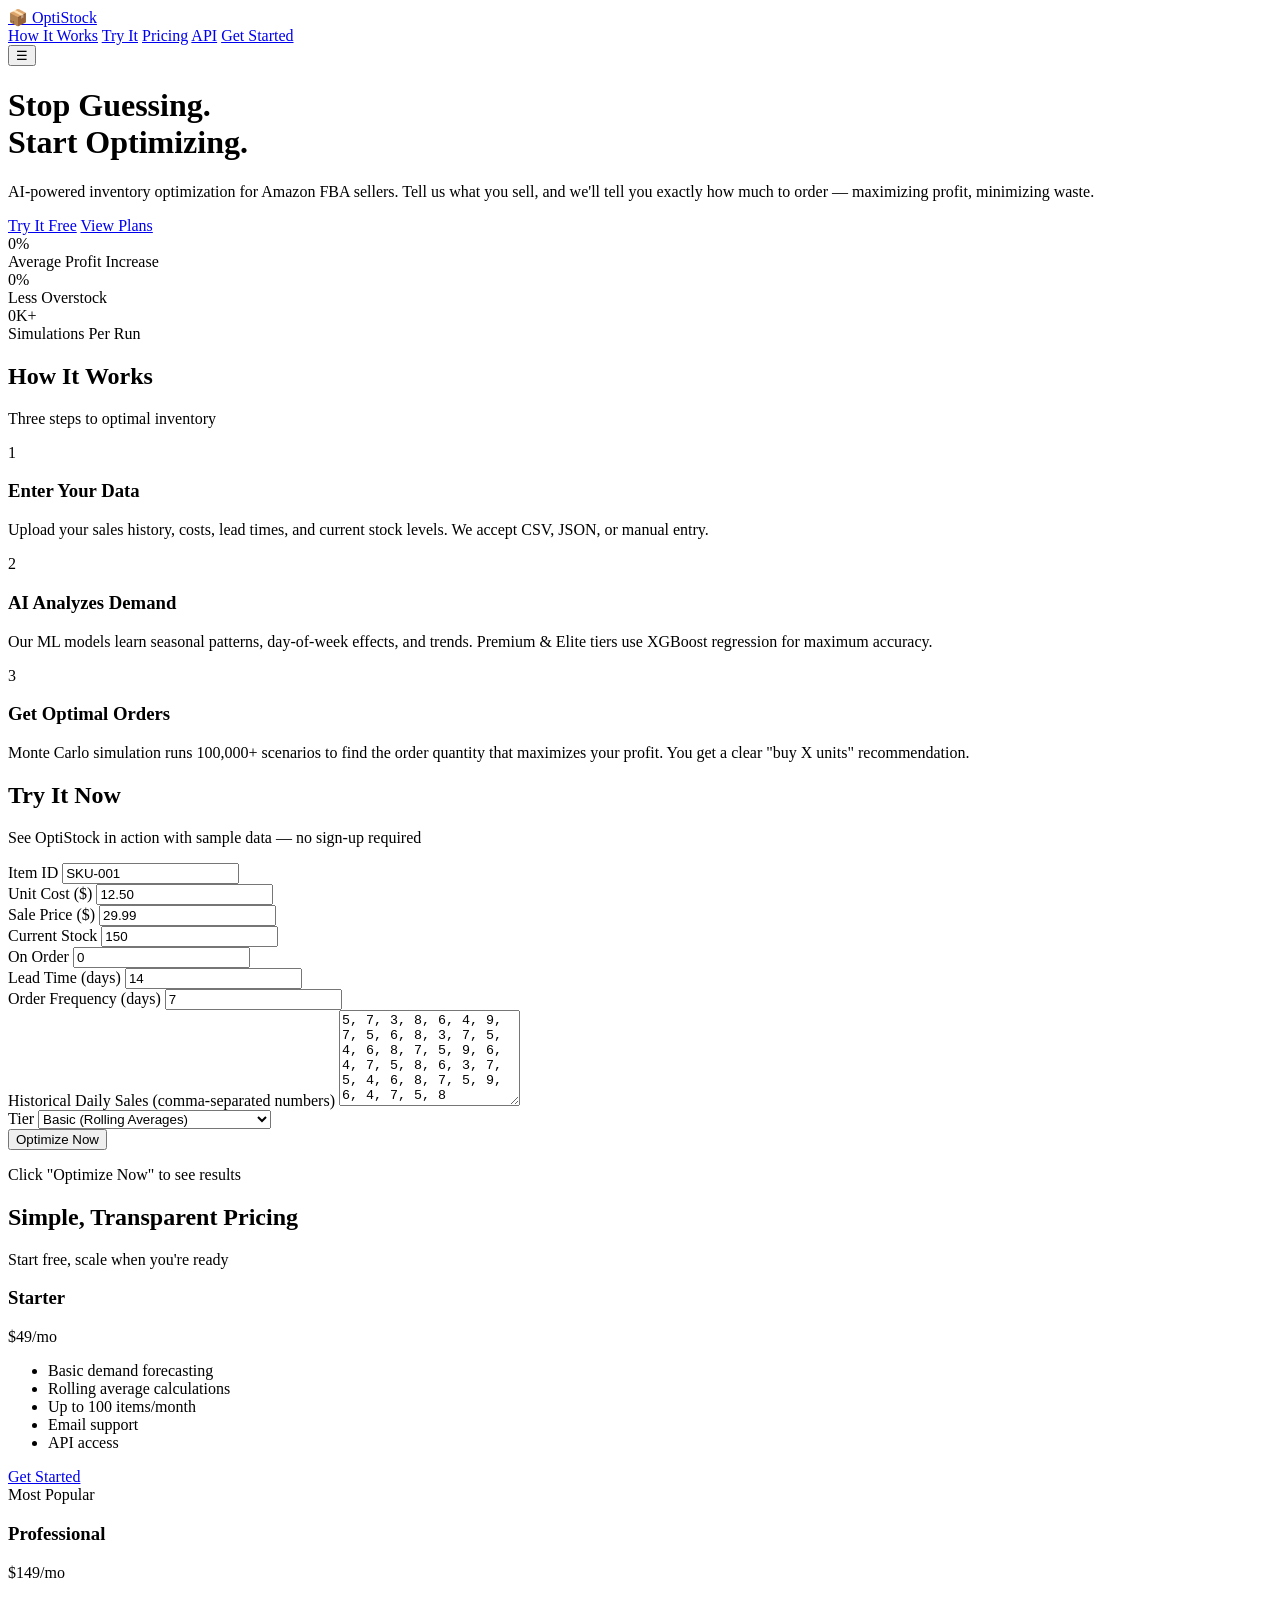
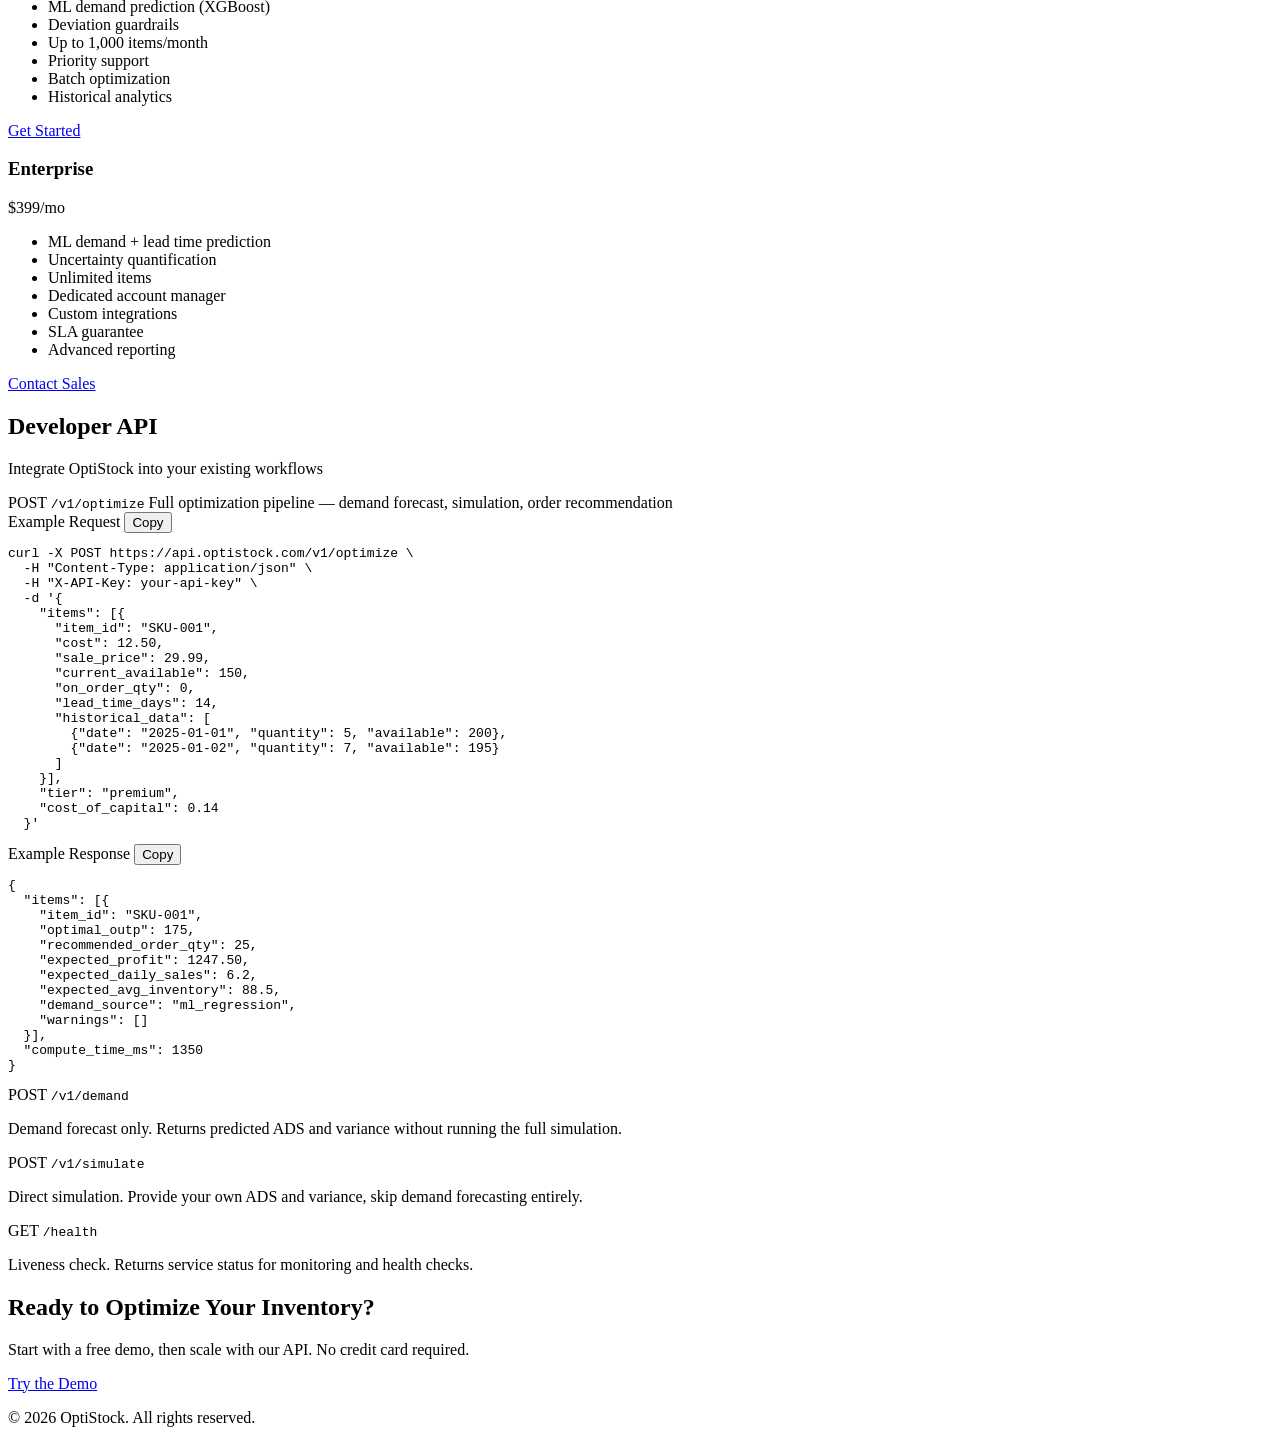
==== webui/index.html @ e2b1f116 "feat: add customer-facing web UI with landing page, interactive demo, and static file serving - webu" ====
<!DOCTYPE html>
<html lang="en">
<head>
    <meta charset="UTF-8">
    <meta name="viewport" content="width=device-width, initial-scale=1.0">
    <title>OptiStock — AI-Powered Inventory Optimization</title>
    <link rel="stylesheet" href="/static/styles.css">
    <link rel="preconnect" href="https://fonts.googleapis.com">
    <link href="https://fonts.googleapis.com/css2?family=Inter:wght@400;500;600;700;800&display=swap" rel="stylesheet">
</head>
<body>
    <!-- Navigation -->
    <nav class="nav">
        <div class="nav-inner">
            <a href="#" class="logo">📦 OptiStock</a>
            <div class="nav-links">
                <a href="#how-it-works">How It Works</a>
                <a href="#demo">Try It</a>
                <a href="#pricing">Pricing</a>
                <a href="#api-docs">API</a>
                <a href="#demo" class="nav-cta">Get Started</a>
            </div>
            <button class="nav-toggle" onclick="document.querySelector('.nav-links').classList.toggle('open')">☰</button>
        </div>
    </nav>

    <!-- Hero -->
    <header class="hero">
        <div class="hero-inner">
            <h1>Stop Guessing.<br>Start Optimizing.</h1>
            <p>AI-powered inventory optimization for Amazon FBA sellers. Tell us what you sell, and we'll tell you exactly how much to order — maximizing profit, minimizing waste.</p>
            <div class="hero-cta">
                <a href="#demo" class="btn btn-primary">Try It Free</a>
                <a href="#pricing" class="btn btn-secondary">View Plans</a>
            </div>
            <div class="hero-stats">
                <div class="stat">
                    <div class="stat-num" data-target="15">0%</div>
                    <div class="stat-label">Average Profit Increase</div>
                </div>
                <div class="stat">
                    <div class="stat-num" data-target="23">0%</div>
                    <div class="stat-label">Less Overstock</div>
                </div>
                <div class="stat">
                    <div class="stat-num" data-target="100">0K+</div>
                    <div class="stat-label">Simulations Per Run</div>
                </div>
            </div>
        </div>
    </header>

    <!-- How It Works -->
    <section id="how-it-works" class="section section-alt">
        <div class="section-inner">
            <h2>How It Works</h2>
            <p class="section-sub">Three steps to optimal inventory</p>
            <div class="steps">
                <div class="step">
                    <div class="step-num">1</div>
                    <h3>Enter Your Data</h3>
                    <p>Upload your sales history, costs, lead times, and current stock levels. We accept CSV, JSON, or manual entry.</p>
                </div>
                <div class="step">
                    <div class="step-num">2</div>
                    <h3>AI Analyzes Demand</h3>
                    <p>Our ML models learn seasonal patterns, day-of-week effects, and trends. Premium & Elite tiers use XGBoost regression for maximum accuracy.</p>
                </div>
                <div class="step">
                    <div class="step-num">3</div>
                    <h3>Get Optimal Orders</h3>
                    <p>Monte Carlo simulation runs 100,000+ scenarios to find the order quantity that maximizes your profit. You get a clear "buy X units" recommendation.</p>
                </div>
            </div>
        </div>
    </section>

    <!-- Interactive Demo -->
    <section id="demo" class="section">
        <div class="section-inner">
            <h2>Try It Now</h2>
            <p class="section-sub">See OptiStock in action with sample data — no sign-up required</p>
            <div class="demo-grid">
                <div class="demo-form">
                    <div class="form-row">
                        <label>Item ID</label>
                        <input type="text" id="demo-item-id" value="SKU-001">
                    </div>
                    <div class="form-row-2">
                        <div class="form-row">
                            <label>Unit Cost ($)</label>
                            <input type="number" id="demo-cost" value="12.50" step="0.01" min="0">
                        </div>
                        <div class="form-row">
                            <label>Sale Price ($)</label>
                            <input type="number" id="demo-price" value="29.99" step="0.01" min="0">
                        </div>
                    </div>
                    <div class="form-row-2">
                        <div class="form-row">
                            <label>Current Stock</label>
                            <input type="number" id="demo-stock" value="150" min="0">
                        </div>
                        <div class="form-row">
                            <label>On Order</label>
                            <input type="number" id="demo-on-order" value="0" min="0">
                        </div>
                    </div>
                    <div class="form-row-2">
                        <div class="form-row">
                            <label>Lead Time (days)</label>
                            <input type="number" id="demo-lead-time" value="14" min="0">
                        </div>
                        <div class="form-row">
                            <label>Order Frequency (days)</label>
                            <input type="number" id="demo-order-freq" value="7" min="1">
                        </div>
                    </div>
                    <div class="form-row">
                        <label>Historical Daily Sales (comma-separated numbers)</label>
                        <textarea id="demo-historical" rows="6">5, 7, 3, 8, 6, 4, 9, 7, 5, 6, 8, 3, 7, 5, 4, 6, 8, 7, 5, 9, 6, 4, 7, 5, 8, 6, 3, 7, 5, 4, 6, 8, 7, 5, 9, 6, 4, 7, 5, 8</textarea>
                    </div>
                    <div class="form-row">
                        <label>Tier</label>
                        <select id="demo-tier">
                            <option value="basic" selected>Basic (Rolling Averages)</option>
                            <option value="premium">Premium (ML + XGBoost)</option>
                            <option value="elite">Elite (ML Demand + ML Lead Time)</option>
                        </select>
                    </div>
                    <button id="demo-btn" class="btn btn-primary btn-full" onclick="runDemo()">Optimize Now</button>
                </div>

                <div class="demo-results" id="demo-results">
                    <div class="results-placeholder">
                        <p>Click "Optimize Now" to see results</p>
                    </div>
                </div>
            </div>
        </div>
    </section>

    <!-- Pricing -->
    <section id="pricing" class="section section-alt">
        <div class="section-inner">
            <h2>Simple, Transparent Pricing</h2>
            <p class="section-sub">Start free, scale when you're ready</p>
            <div class="pricing-grid">
                <div class="price-card">
                    <h3>Starter</h3>
                    <div class="price">$49<span>/mo</span></div>
                    <ul>
                        <li>Basic demand forecasting</li>
                        <li>Rolling average calculations</li>
                        <li>Up to 100 items/month</li>
                        <li>Email support</li>
                        <li>API access</li>
                    </ul>
                    <a href="#demo" class="btn btn-secondary">Get Started</a>
                </div>
                <div class="price-card featured">
                    <div class="badge">Most Popular</div>
                    <h3>Professional</h3>
                    <div class="price">$149<span>/mo</span></div>
                    <ul>
                        <li>ML demand prediction (XGBoost)</li>
                        <li>Deviation guardrails</li>
                        <li>Up to 1,000 items/month</li>
                        <li>Priority support</li>
                        <li>Batch optimization</li>
                        <li>Historical analytics</li>
                    </ul>
                    <a href="#demo" class="btn btn-primary">Get Started</a>
                </div>
                <div class="price-card">
                    <h3>Enterprise</h3>
                    <div class="price">$399<span>/mo</span></div>
                    <ul>
                        <li>ML demand + lead time prediction</li>
                        <li>Uncertainty quantification</li>
                        <li>Unlimited items</li>
                        <li>Dedicated account manager</li>
                        <li>Custom integrations</li>
                        <li>SLA guarantee</li>
                        <li>Advanced reporting</li>
                    </ul>
                    <a href="#demo" class="btn btn-secondary">Contact Sales</a>
                </div>
            </div>
        </div>
    </section>

    <!-- API Docs -->
    <section id="api-docs" class="section">
        <div class="section-inner">
            <h2>Developer API</h2>
            <p class="section-sub">Integrate OptiStock into your existing workflows</p>
            <div class="api-doc">
                <div class="api-endpoint">
                    <span class="method post">POST</span>
                    <code>/v1/optimize</code>
                    <span class="api-desc">Full optimization pipeline — demand forecast, simulation, order recommendation</span>
                </div>
                <div class="api-code-block">
                    <div class="code-header">
                        <span>Example Request</span>
                        <button class="copy-btn" onclick="copyCode(this)">Copy</button>
                    </div>
                    <pre><code>curl -X POST https://api.optistock.com/v1/optimize \
  -H "Content-Type: application/json" \
  -H "X-API-Key: your-api-key" \
  -d '{
    "items": [{
      "item_id": "SKU-001",
      "cost": 12.50,
      "sale_price": 29.99,
      "current_available": 150,
      "on_order_qty": 0,
      "lead_time_days": 14,
      "historical_data": [
        {"date": "2025-01-01", "quantity": 5, "available": 200},
        {"date": "2025-01-02", "quantity": 7, "available": 195}
      ]
    }],
    "tier": "premium",
    "cost_of_capital": 0.14
  }'</code></pre>
                </div>
                <div class="api-code-block">
                    <div class="code-header">
                        <span>Example Response</span>
                        <button class="copy-btn" onclick="copyCode(this)">Copy</button>
                    </div>
                    <pre><code>{
  "items": [{
    "item_id": "SKU-001",
    "optimal_outp": 175,
    "recommended_order_qty": 25,
    "expected_profit": 1247.50,
    "expected_daily_sales": 6.2,
    "expected_avg_inventory": 88.5,
    "demand_source": "ml_regression",
    "warnings": []
  }],
  "compute_time_ms": 1350
}</code></pre>
                </div>
            </div>
            <div class="api-endpoints-grid">
                <div class="endpoint-card">
                    <span class="method post">POST</span>
                    <code>/v1/demand</code>
                    <p>Demand forecast only. Returns predicted ADS and variance without running the full simulation.</p>
                </div>
                <div class="endpoint-card">
                    <span class="method post">POST</span>
                    <code>/v1/simulate</code>
                    <p>Direct simulation. Provide your own ADS and variance, skip demand forecasting entirely.</p>
                </div>
                <div class="endpoint-card">
                    <span class="method get">GET</span>
                    <code>/health</code>
                    <p>Liveness check. Returns service status for monitoring and health checks.</p>
                </div>
            </div>
        </div>
    </section>

    <!-- Footer CTA -->
    <section class="cta-section">
        <div class="section-inner">
            <h2>Ready to Optimize Your Inventory?</h2>
            <p>Start with a free demo, then scale with our API. No credit card required.</p>
            <a href="#demo" class="btn btn-primary btn-lg">Try the Demo</a>
        </div>
    </section>

    <!-- Footer -->
    <footer class="footer">
        <div class="section-inner">
            <p>&copy; 2026 OptiStock. All rights reserved.</p>
        </div>
    </footer>

    <script src="/static/app.js"></script>
</body>
</html>
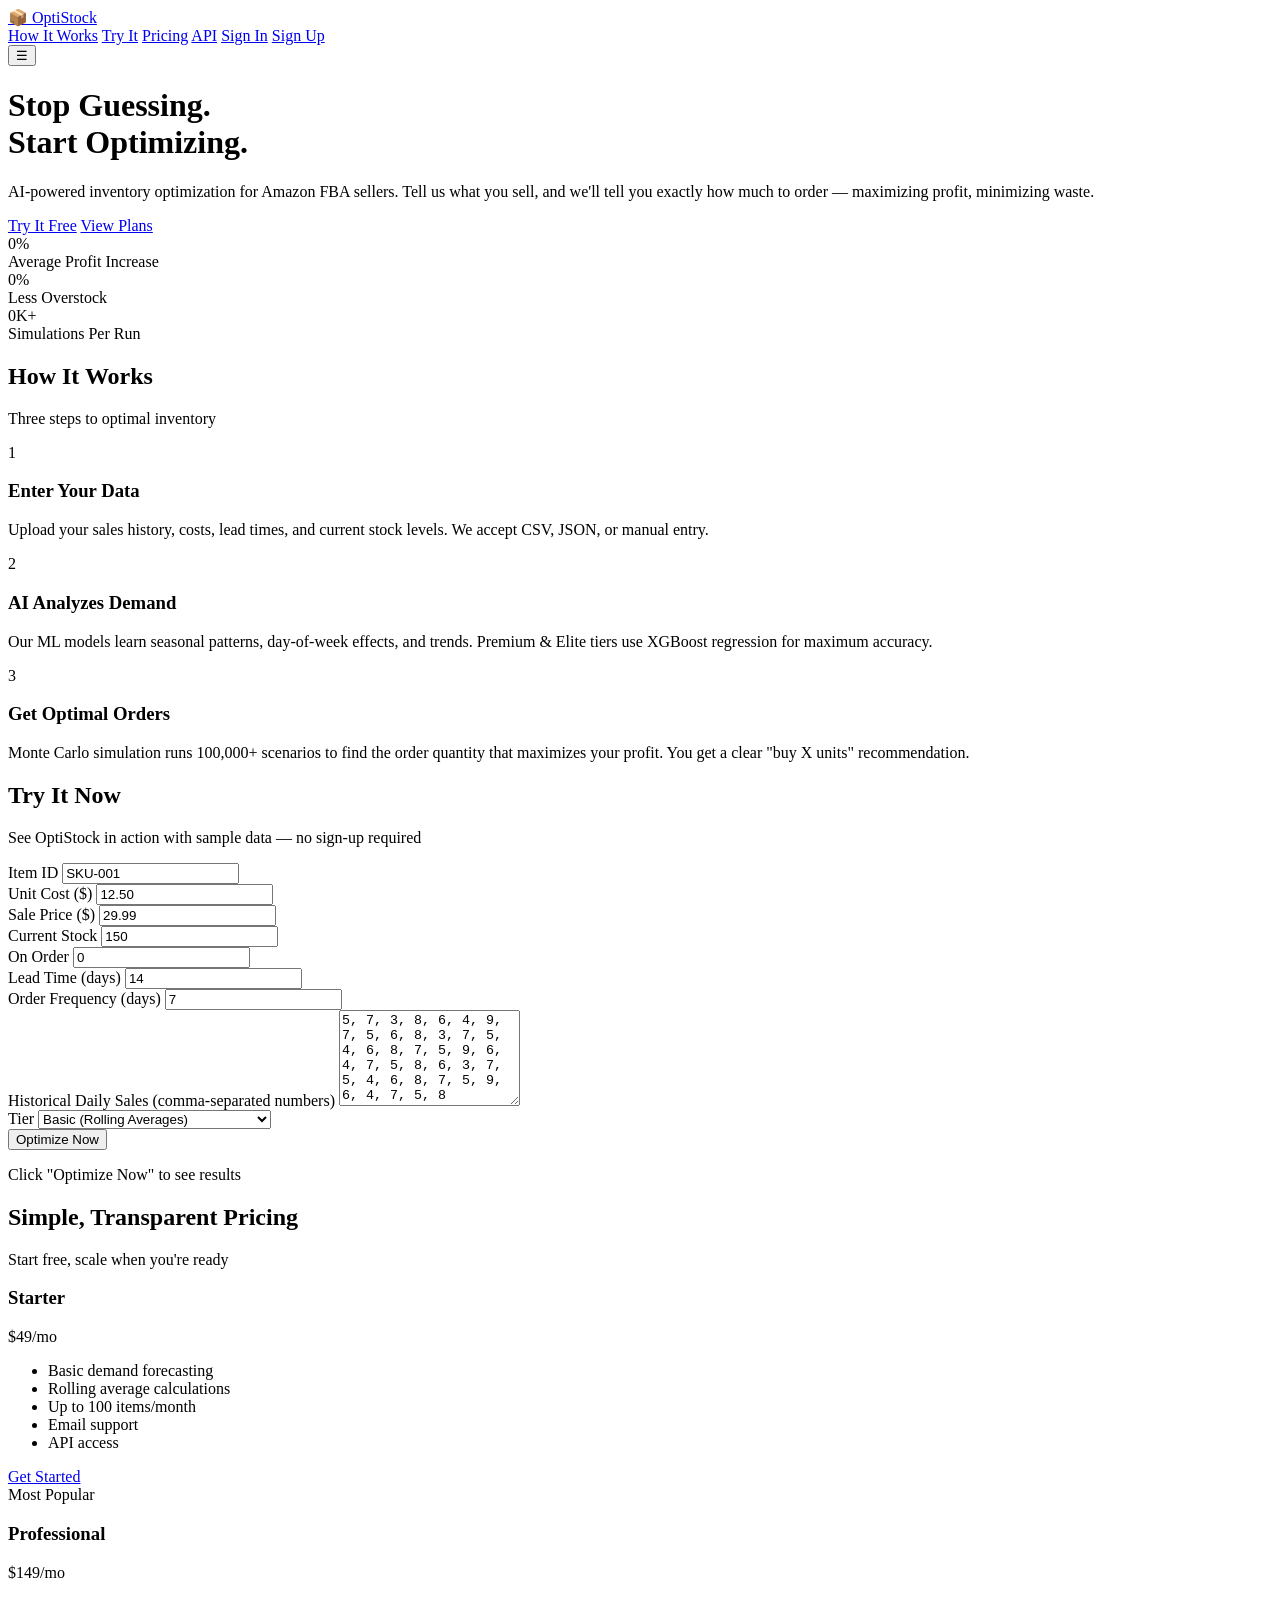
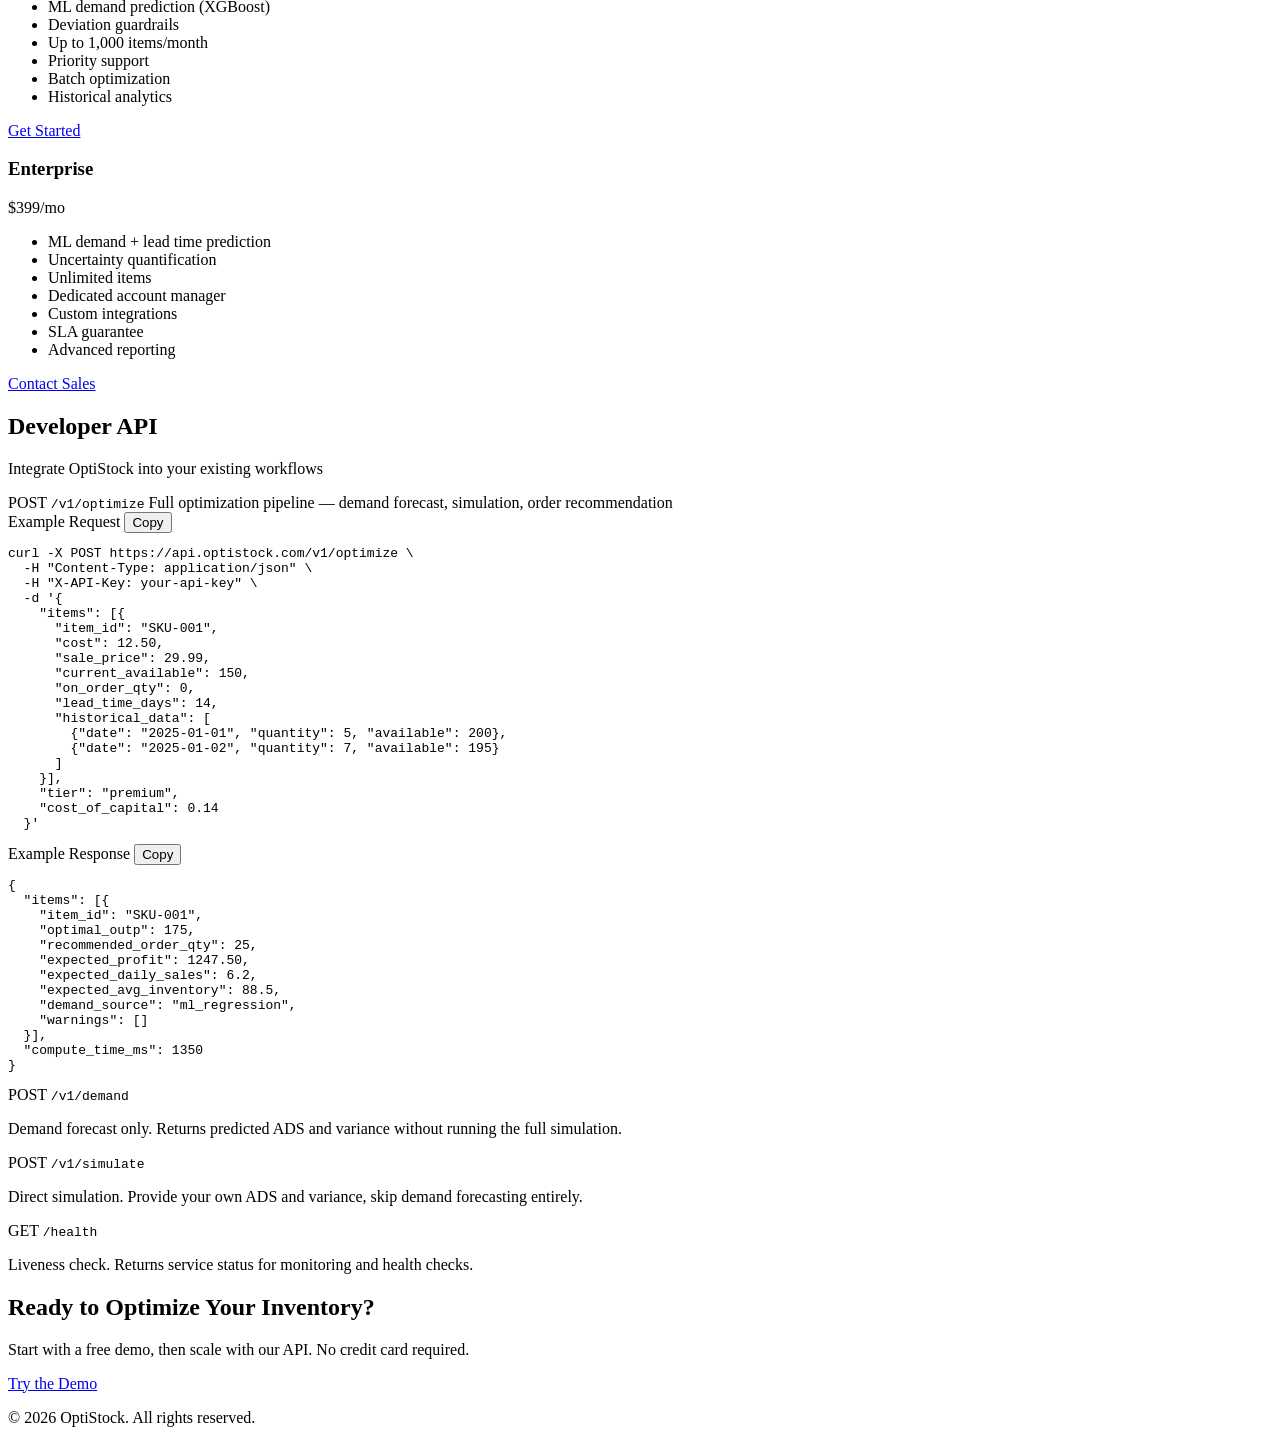
==== commit 1df88b1a: "feat: complete SaaS platform — auth, billing, dashboard, legal pages Backend (from subagents): - api" ====
--- a/webui/index.html
+++ b/webui/index.html
@@ -18,7 +18,8 @@
                 <a href="#demo">Try It</a>
                 <a href="#pricing">Pricing</a>
                 <a href="#api-docs">API</a>
-                <a href="#demo" class="nav-cta">Get Started</a>
+                <a href="/static/login.html">Sign In</a>
+                <a href="/static/signup.html" class="nav-cta">Sign Up</a>
             </div>
             <button class="nav-toggle" onclick="document.querySelector('.nav-links').classList.toggle('open')">☰</button>
         </div>
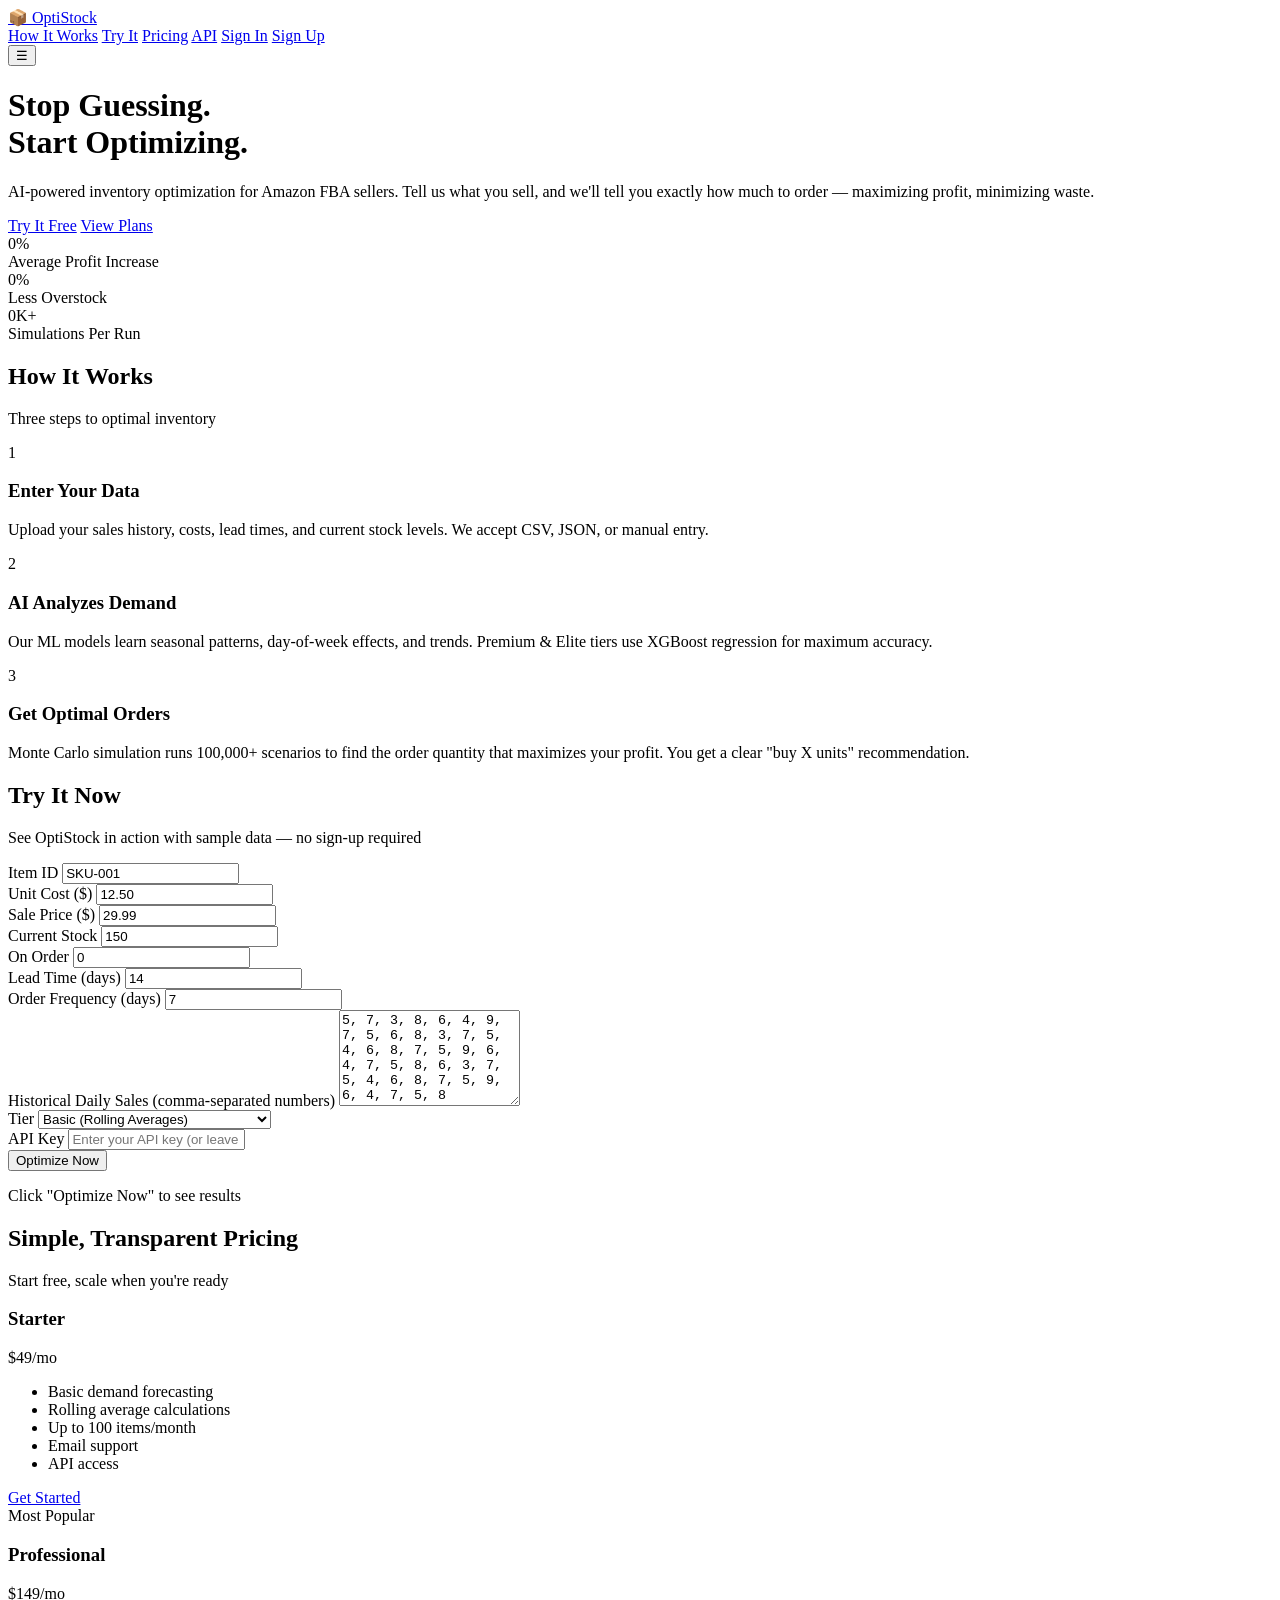
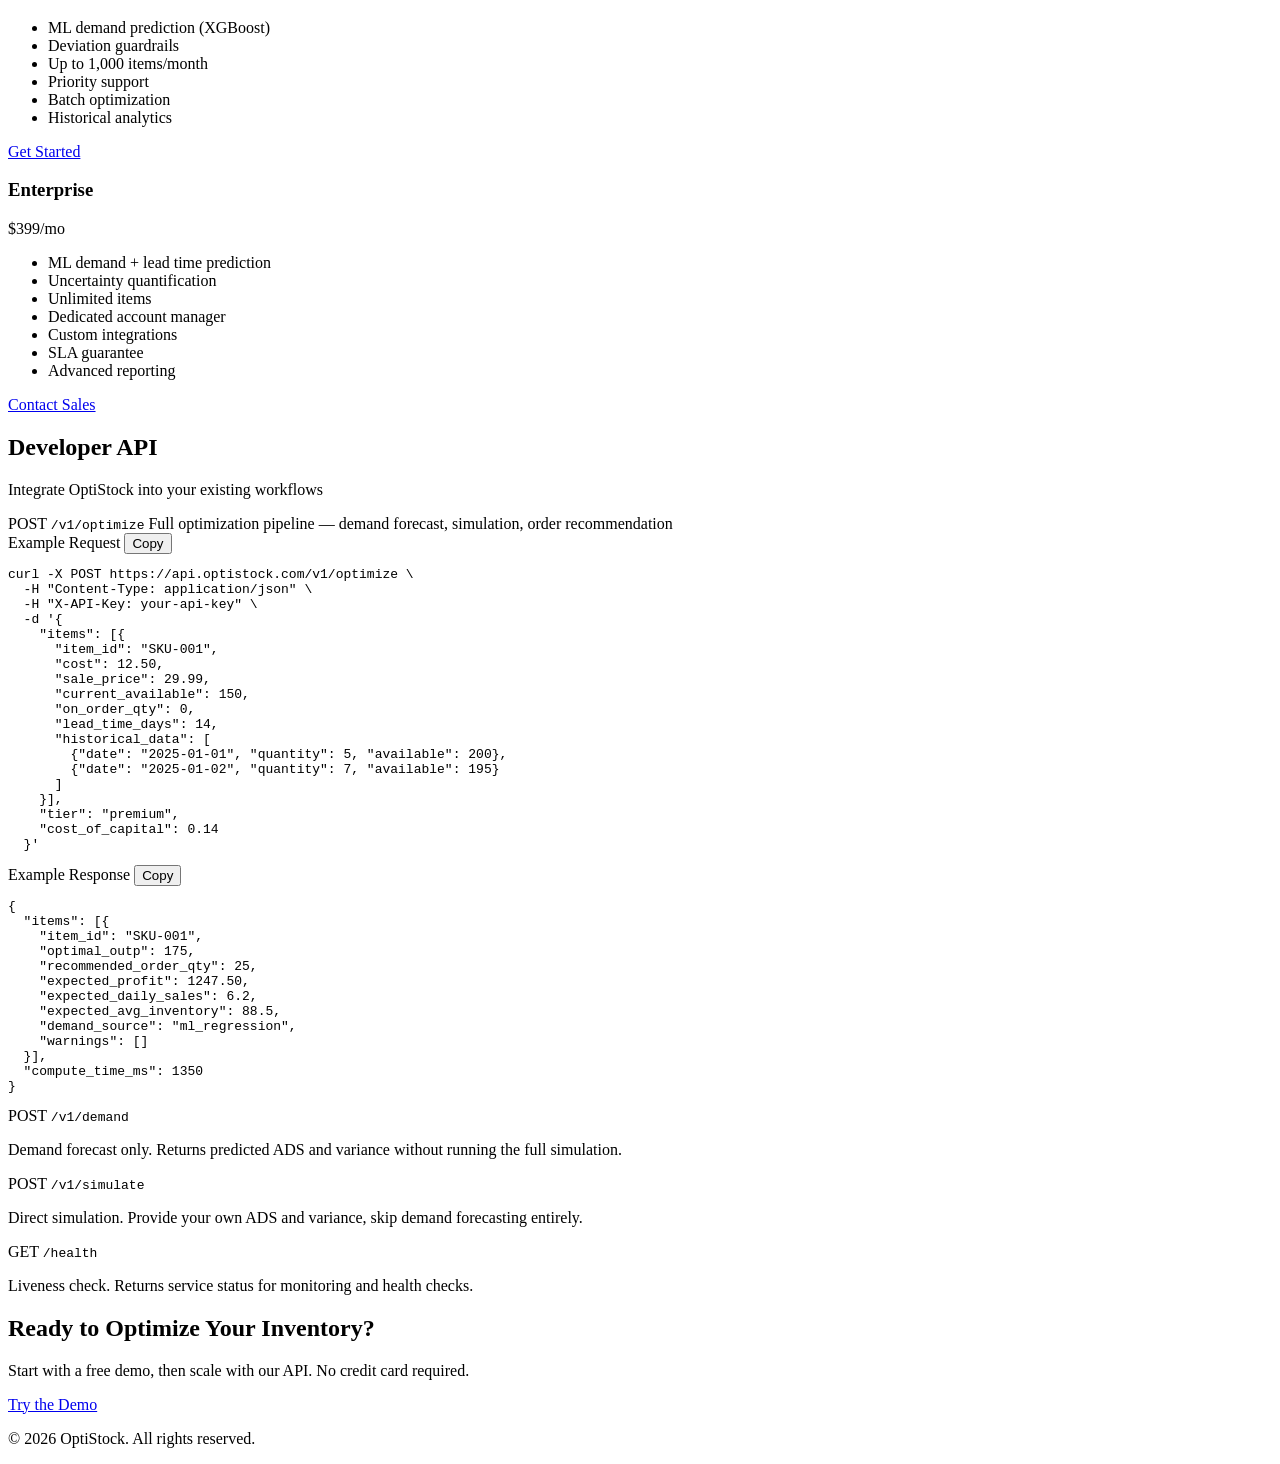
==== commit 5ffc326f: "fix: add API key input to demo form, fix auth header for demo" ====
--- a/webui/index.html
+++ b/webui/index.html
@@ -127,7 +127,11 @@
                             <option value="basic" selected>Basic (Rolling Averages)</option>
                             <option value="premium">Premium (ML + XGBoost)</option>
                             <option value="elite">Elite (ML Demand + ML Lead Time)</option>
-                        </select>
+                    </select>
+                </div>
+                    <div class="form-row">
+                        <label>API Key</label>
+                        <input type="text" id="demo-api-key" placeholder="Enter your API key (or leave blank for demo mode)">
                     </div>
                     <button id="demo-btn" class="btn btn-primary btn-full" onclick="runDemo()">Optimize Now</button>
                 </div>
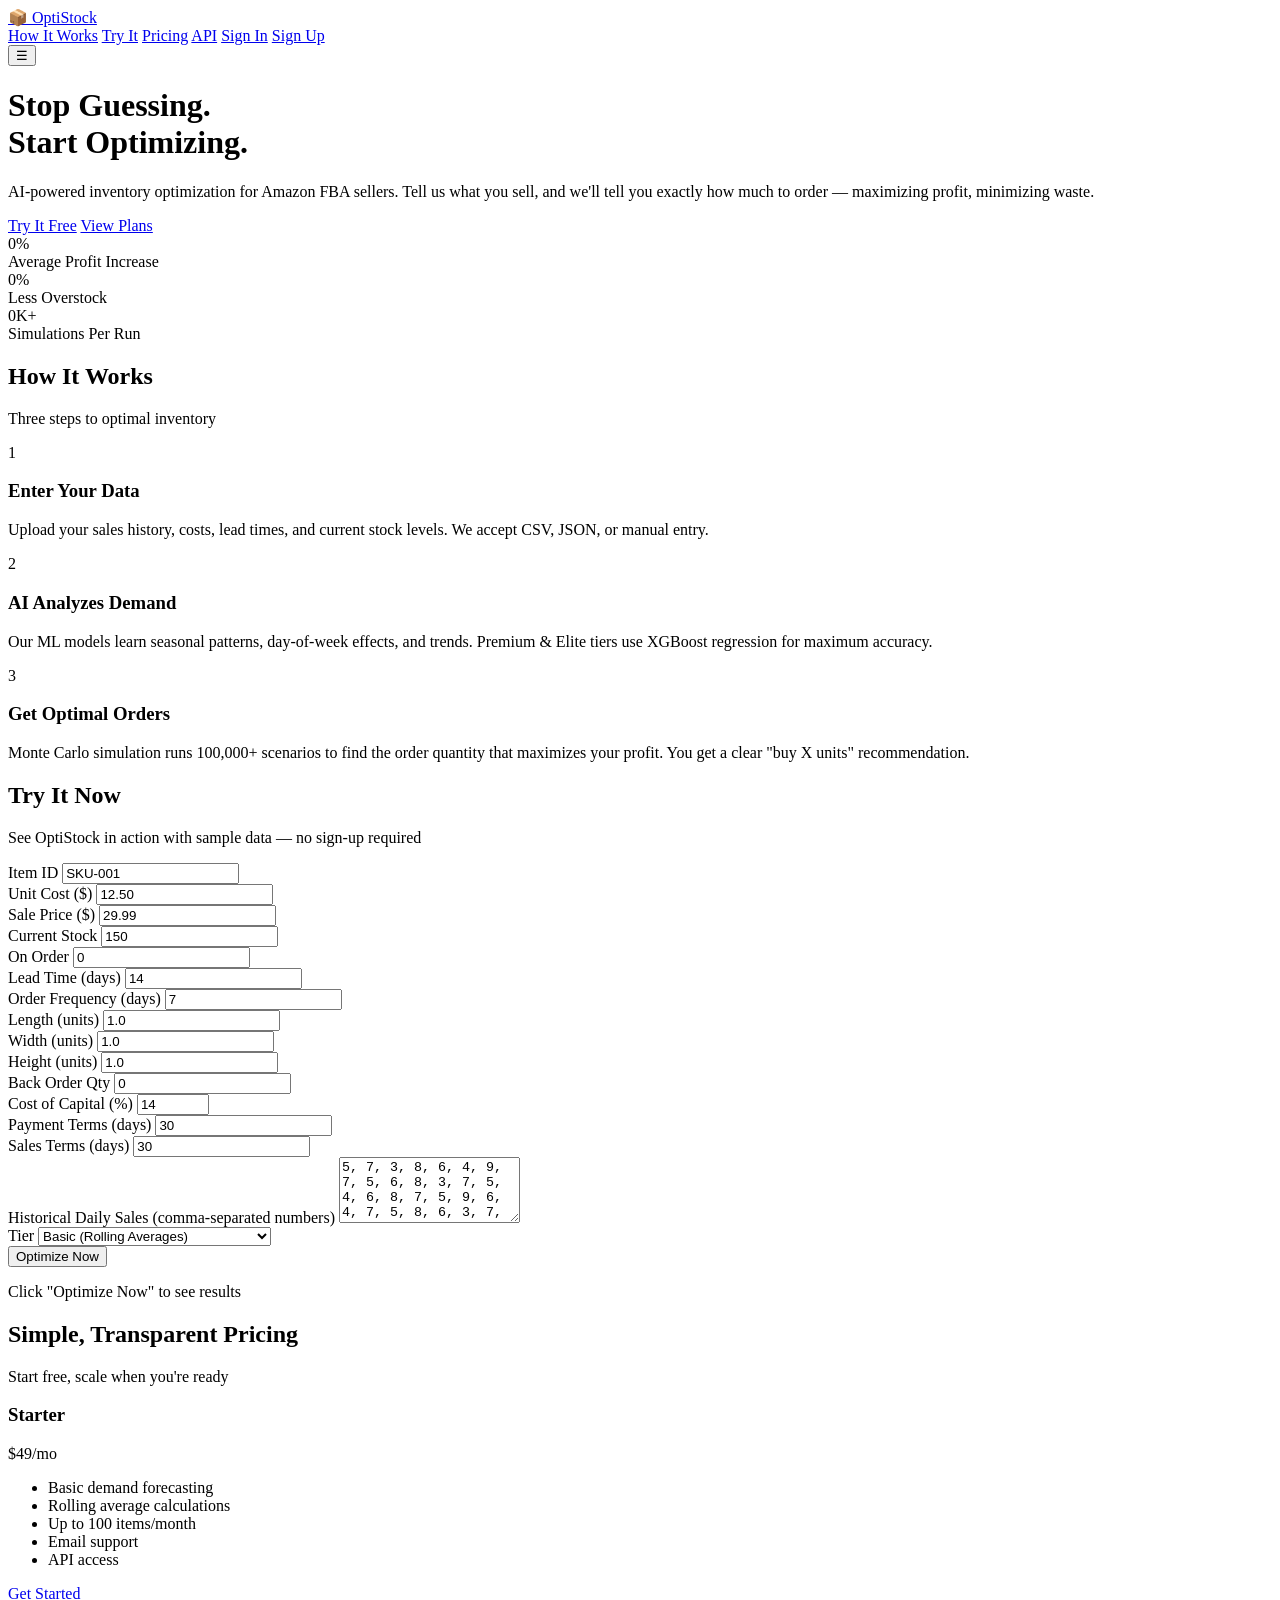
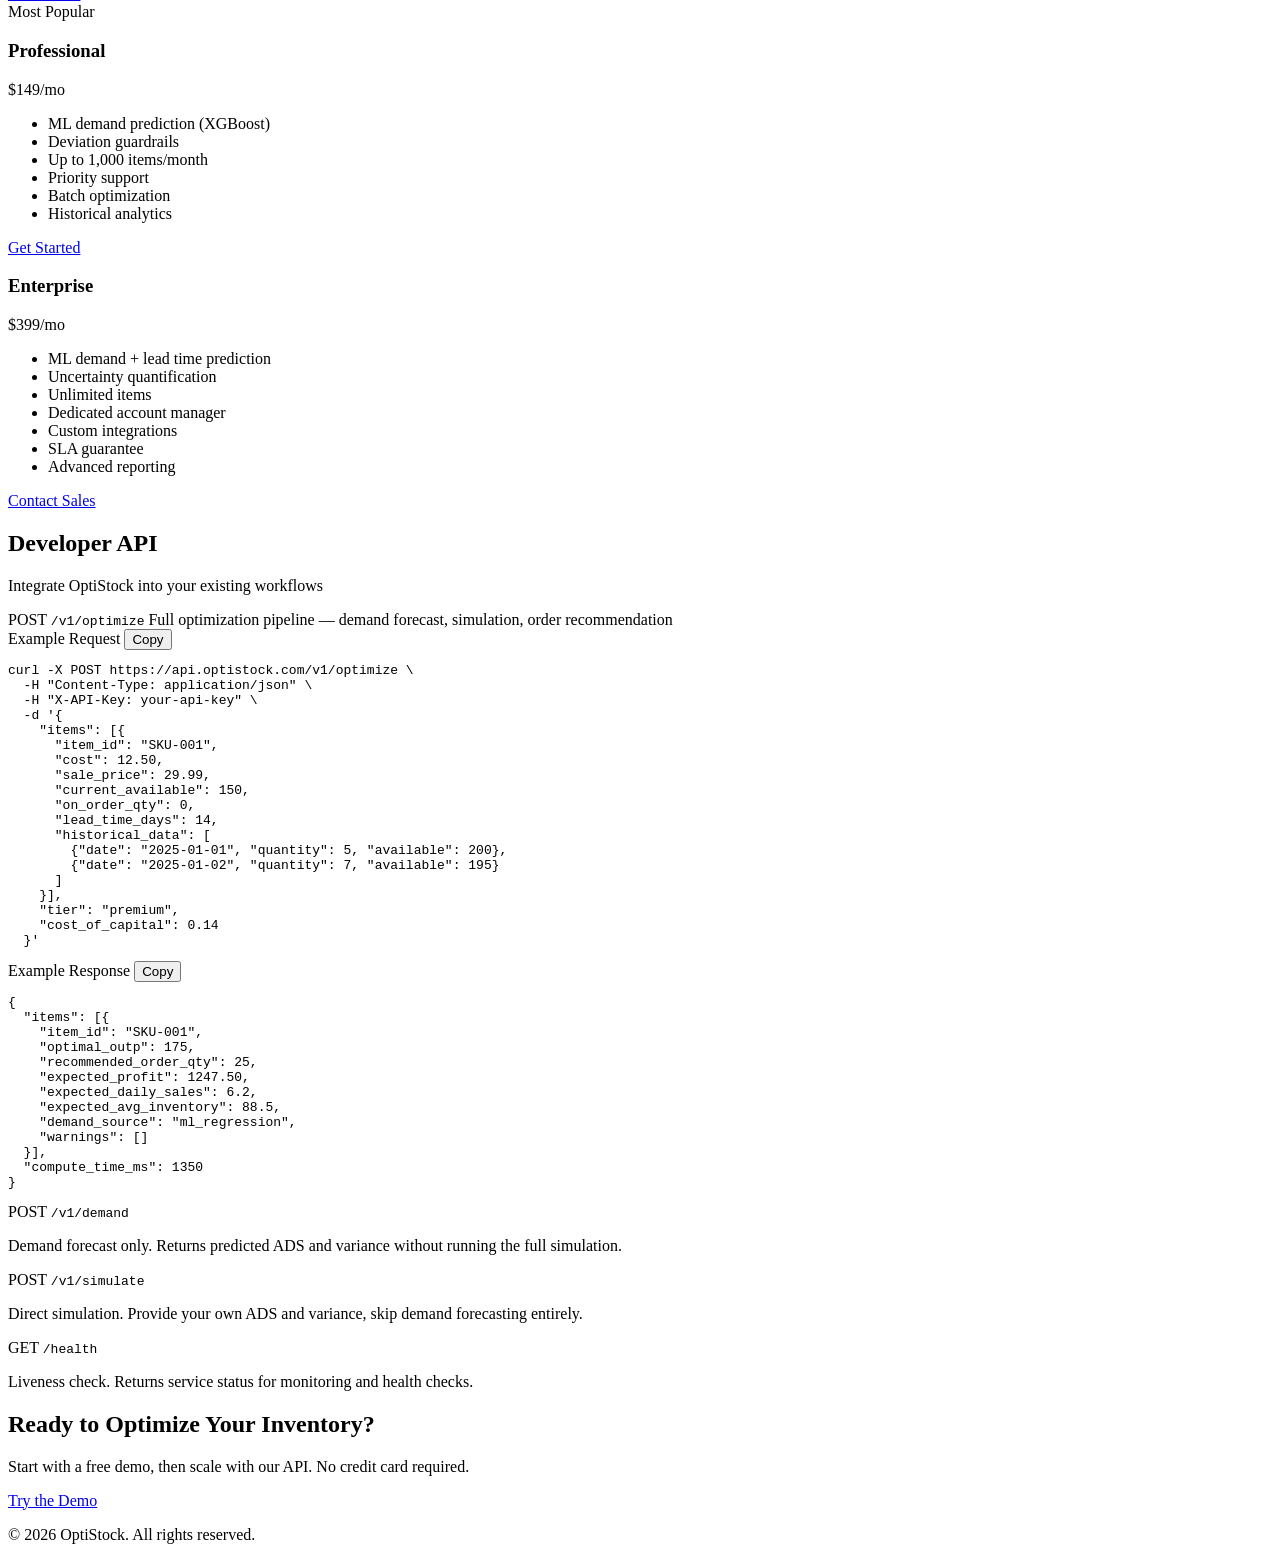
==== commit db087247: "feat: add all fields to demo form (dims, coc, terms, back order), remove API key requirement" ====
--- a/webui/index.html
+++ b/webui/index.html
@@ -117,9 +117,43 @@
                             <input type="number" id="demo-order-freq" value="7" min="1">
                         </div>
                     </div>
+                    <div class="form-row-3">
+                        <div class="form-row">
+                            <label>Length (units)</label>
+                            <input type="number" id="demo-length" value="1.0" step="0.1" min="0">
+                        </div>
+                        <div class="form-row">
+                            <label>Width (units)</label>
+                            <input type="number" id="demo-width" value="1.0" step="0.1" min="0">
+                        </div>
+                        <div class="form-row">
+                            <label>Height (units)</label>
+                            <input type="number" id="demo-height" value="1.0" step="0.1" min="0">
+                        </div>
+                    </div>
+                    <div class="form-row-2">
+                        <div class="form-row">
+                            <label>Back Order Qty</label>
+                            <input type="number" id="demo-back-order" value="0" min="0">
+                        </div>
+                        <div class="form-row">
+                            <label>Cost of Capital (%)</label>
+                            <input type="number" id="demo-coc" value="14" step="0.5" min="0" max="100">
+                        </div>
+                    </div>
+                    <div class="form-row-2">
+                        <div class="form-row">
+                            <label>Payment Terms (days)</label>
+                            <input type="number" id="demo-payment-terms" value="30" min="0">
+                        </div>
+                        <div class="form-row">
+                            <label>Sales Terms (days)</label>
+                            <input type="number" id="demo-sales-terms" value="30" min="0">
+                        </div>
+                    </div>
                     <div class="form-row">
                         <label>Historical Daily Sales (comma-separated numbers)</label>
-                        <textarea id="demo-historical" rows="6">5, 7, 3, 8, 6, 4, 9, 7, 5, 6, 8, 3, 7, 5, 4, 6, 8, 7, 5, 9, 6, 4, 7, 5, 8, 6, 3, 7, 5, 4, 6, 8, 7, 5, 9, 6, 4, 7, 5, 8</textarea>
+                        <textarea id="demo-historical" rows="4">5, 7, 3, 8, 6, 4, 9, 7, 5, 6, 8, 3, 7, 5, 4, 6, 8, 7, 5, 9, 6, 4, 7, 5, 8, 6, 3, 7, 5, 4, 6, 8, 7, 5, 9, 6, 4, 7, 5, 8</textarea>
                     </div>
                     <div class="form-row">
                         <label>Tier</label>
@@ -127,11 +161,7 @@
                             <option value="basic" selected>Basic (Rolling Averages)</option>
                             <option value="premium">Premium (ML + XGBoost)</option>
                             <option value="elite">Elite (ML Demand + ML Lead Time)</option>
-                    </select>
-                </div>
-                    <div class="form-row">
-                        <label>API Key</label>
-                        <input type="text" id="demo-api-key" placeholder="Enter your API key (or leave blank for demo mode)">
+                        </select>
                     </div>
                     <button id="demo-btn" class="btn btn-primary btn-full" onclick="runDemo()">Optimize Now</button>
                 </div>
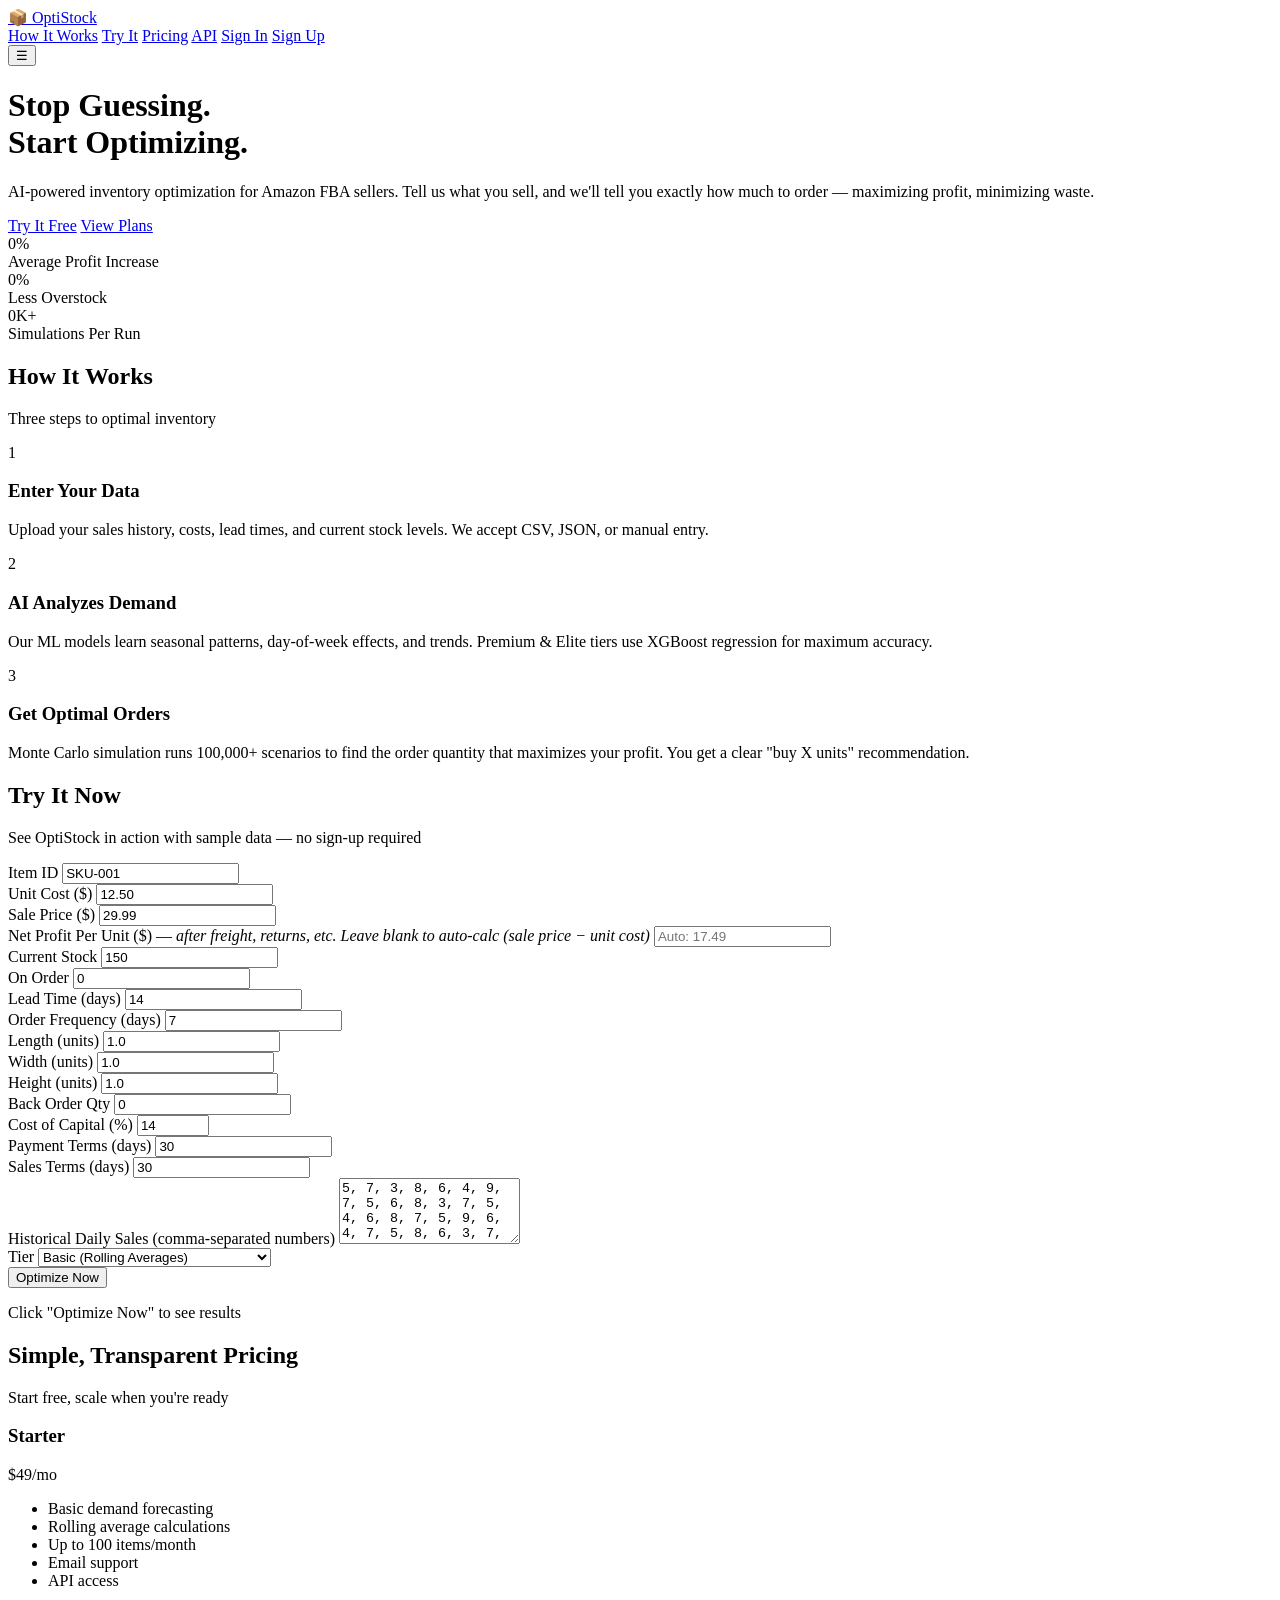
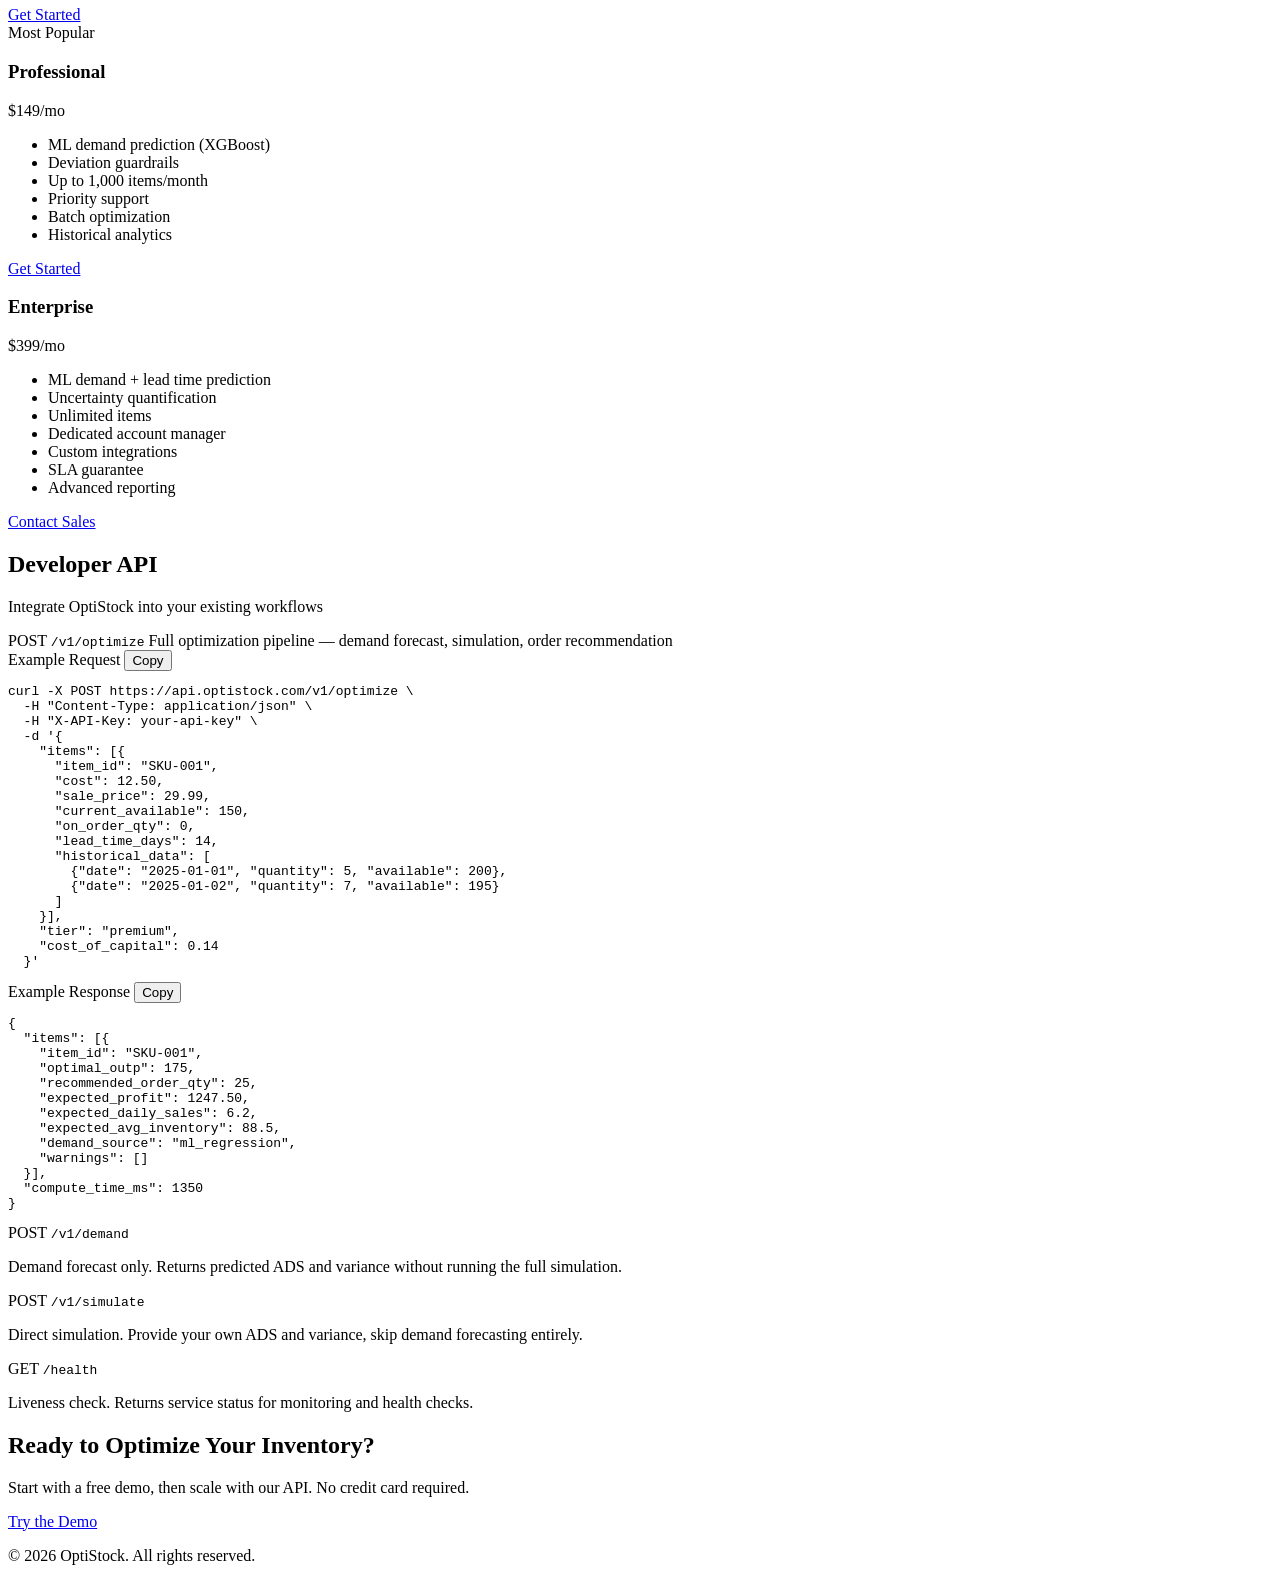
==== commit f844399c: "feat: add net_profit_per_unit field to override default gm calculation, expose in demo form" ====
--- a/webui/index.html
+++ b/webui/index.html
@@ -97,6 +97,10 @@
                             <input type="number" id="demo-price" value="29.99" step="0.01" min="0">
                         </div>
                     </div>
+                    <div class="form-row">
+                        <label>Net Profit Per Unit ($) — <em>after freight, returns, etc. Leave blank to auto-calc (sale price − unit cost)</em></label>
+                        <input type="number" id="demo-net-profit" value="" step="0.01" placeholder="Auto: 17.49">
+                    </div>
                     <div class="form-row-2">
                         <div class="form-row">
                             <label>Current Stock</label>
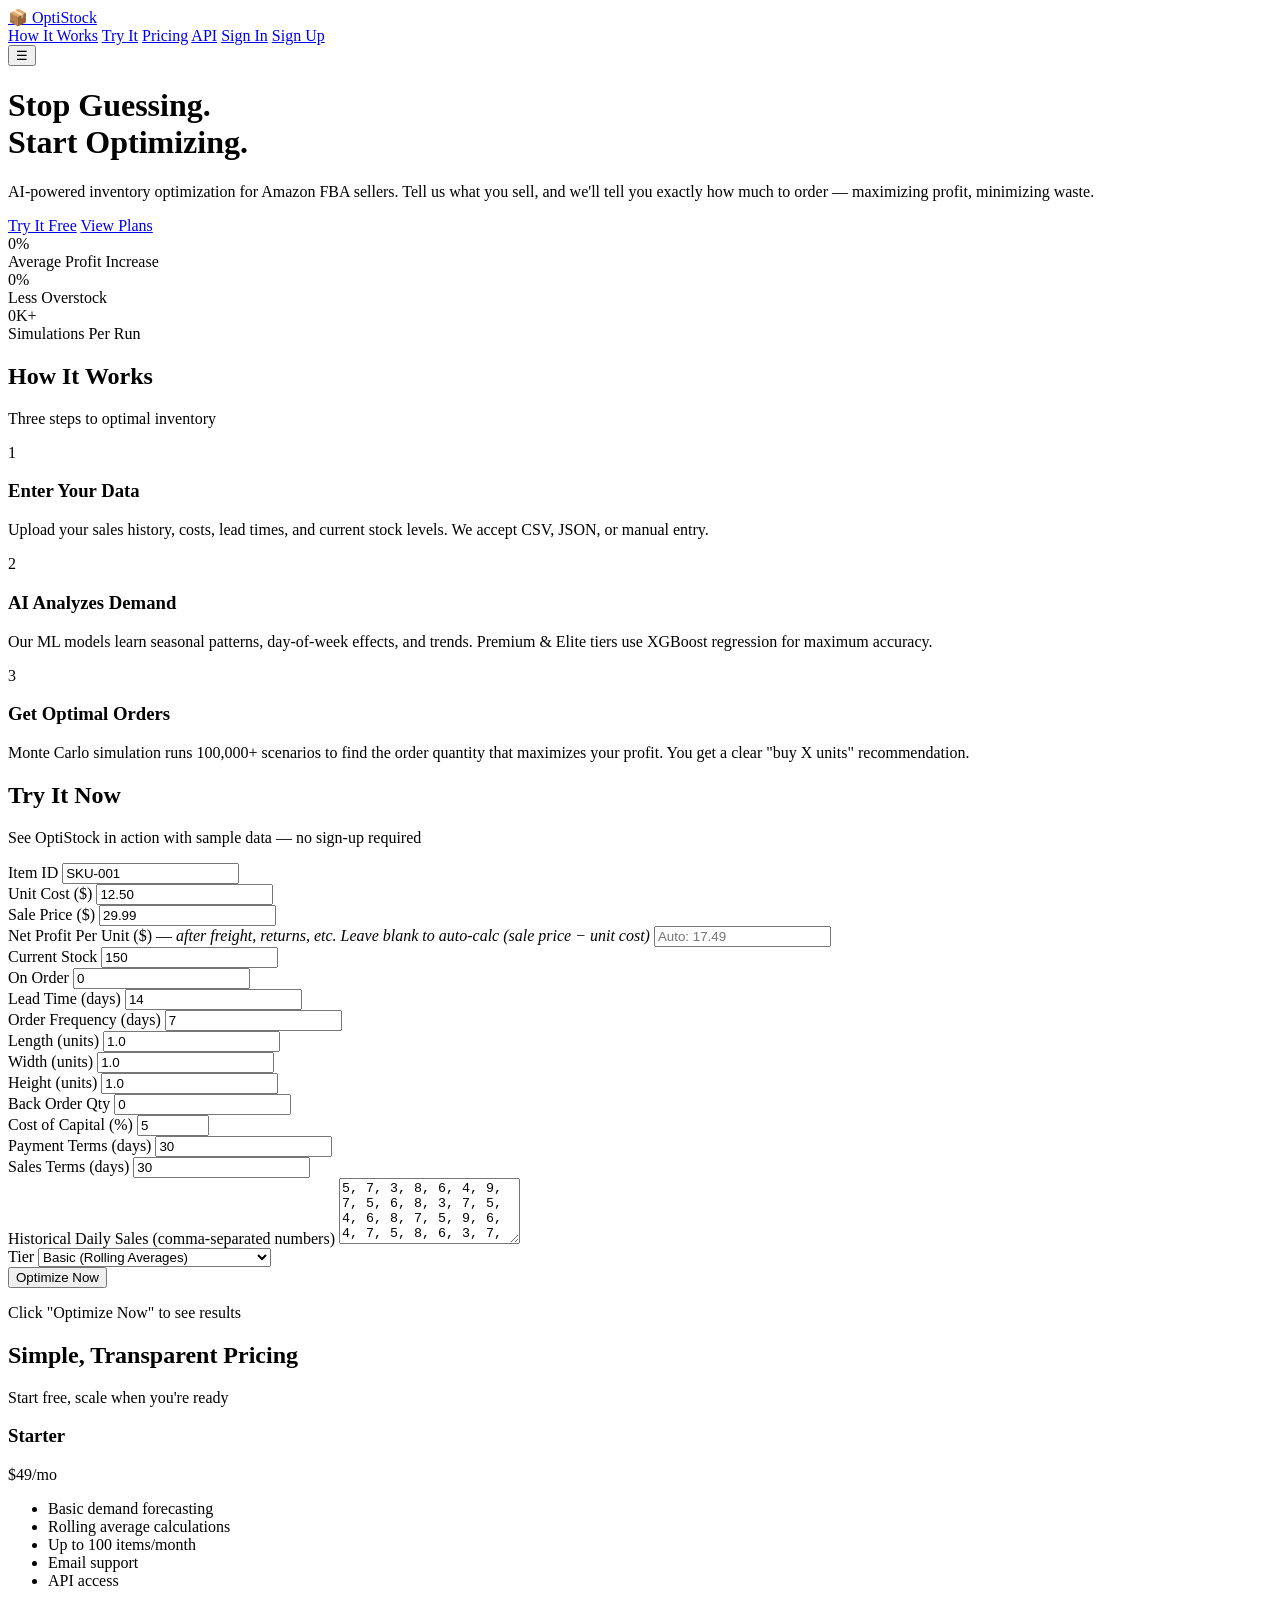
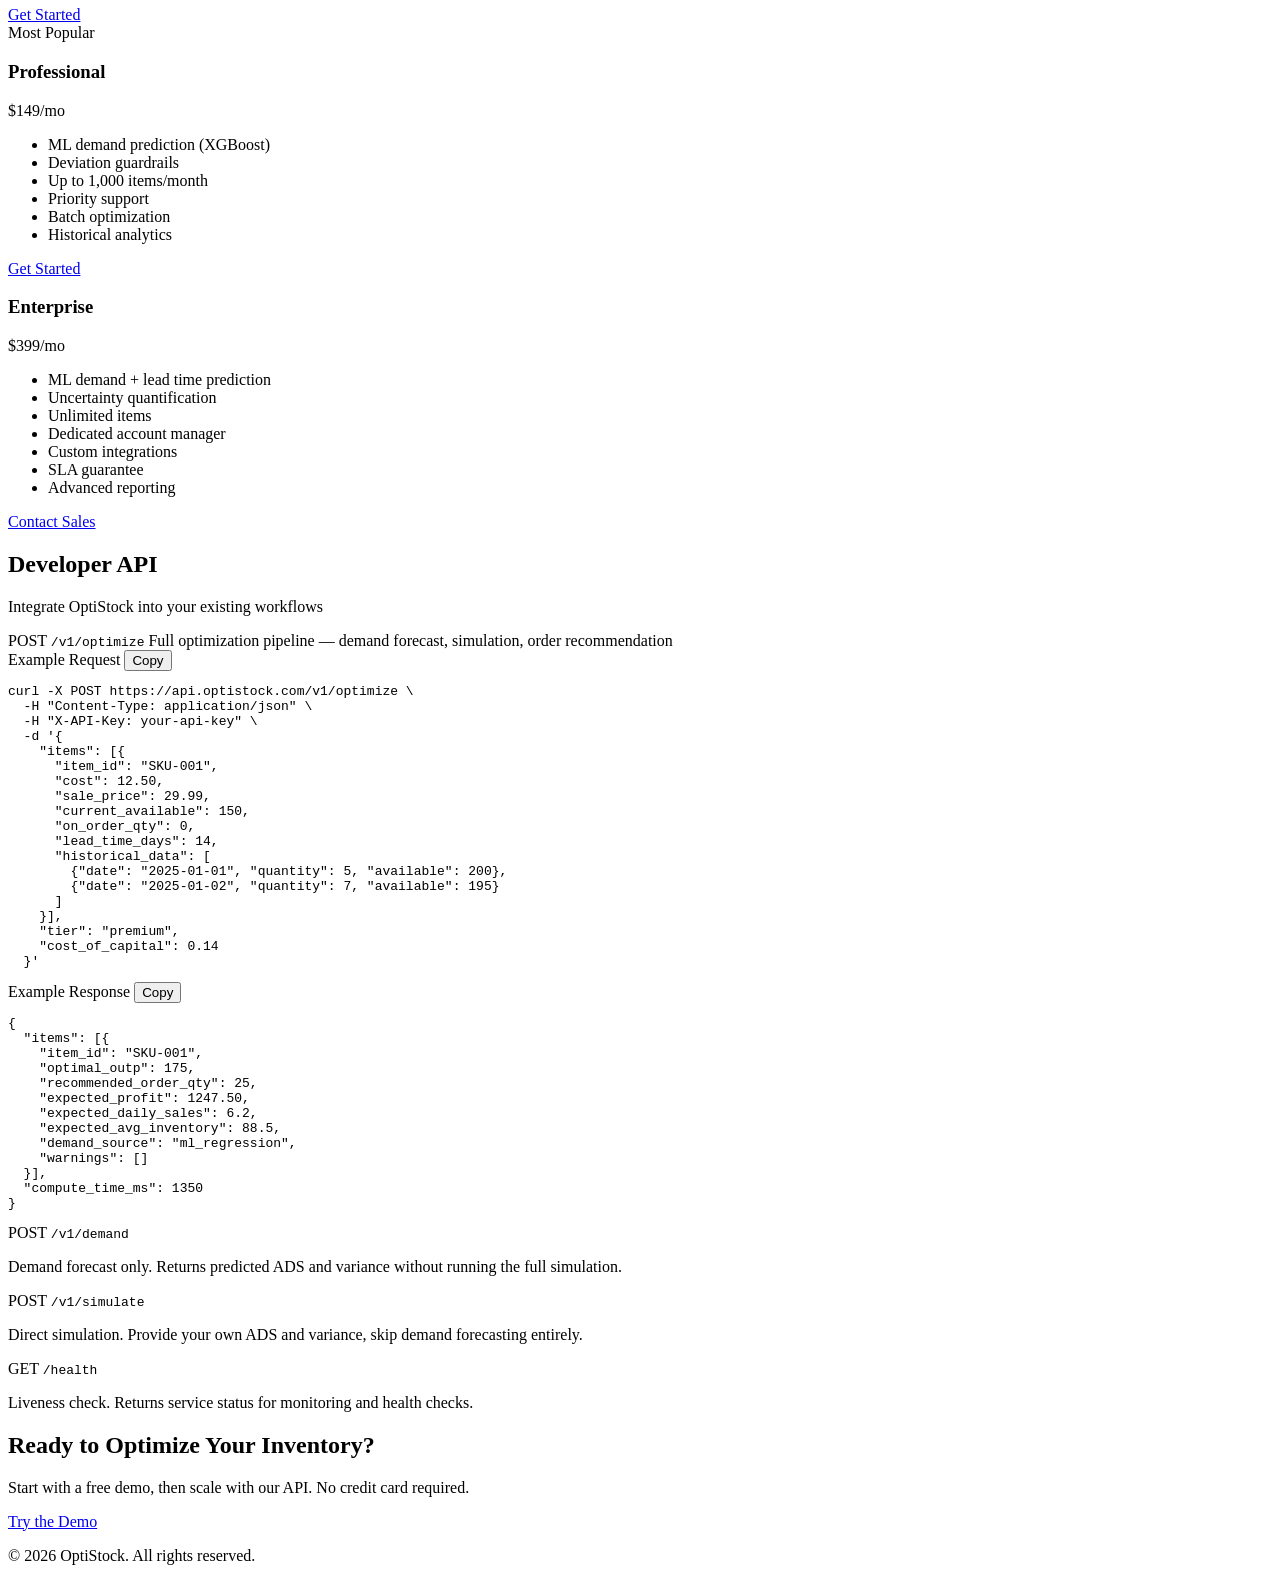
==== commit 4be3abf6: "fix: use simple mean for datasets <60 days, update demo default to 90 data points" ====
--- a/webui/index.html
+++ b/webui/index.html
@@ -142,7 +142,7 @@
                         </div>
                         <div class="form-row">
                             <label>Cost of Capital (%)</label>
-                            <input type="number" id="demo-coc" value="14" step="0.5" min="0" max="100">
+                            <input type="number" id="demo-coc" value="5" step="0.5" min="0" max="100">
                         </div>
                     </div>
                     <div class="form-row-2">
@@ -157,7 +157,7 @@
                     </div>
                     <div class="form-row">
                         <label>Historical Daily Sales (comma-separated numbers)</label>
-                        <textarea id="demo-historical" rows="4">5, 7, 3, 8, 6, 4, 9, 7, 5, 6, 8, 3, 7, 5, 4, 6, 8, 7, 5, 9, 6, 4, 7, 5, 8, 6, 3, 7, 5, 4, 6, 8, 7, 5, 9, 6, 4, 7, 5, 8</textarea>
+                        <textarea id="demo-historical" rows="4">5, 7, 3, 8, 6, 4, 9, 7, 5, 6, 8, 3, 7, 5, 4, 6, 8, 7, 5, 9, 6, 4, 7, 5, 8, 6, 3, 7, 5, 4, 6, 8, 7, 5, 9, 6, 4, 7, 5, 8, 6, 3, 7, 5, 4, 6, 8, 7, 5, 9, 6, 4, 7, 5, 8, 6, 3, 7, 5, 4, 6, 8, 7, 5, 9, 6, 4, 7, 5, 8, 6, 3, 7, 5, 4, 6, 8, 7, 5, 9, 6, 4, 7, 5, 8, 6, 3, 7, 5, 4</textarea>
                     </div>
                     <div class="form-row">
                         <label>Tier</label>
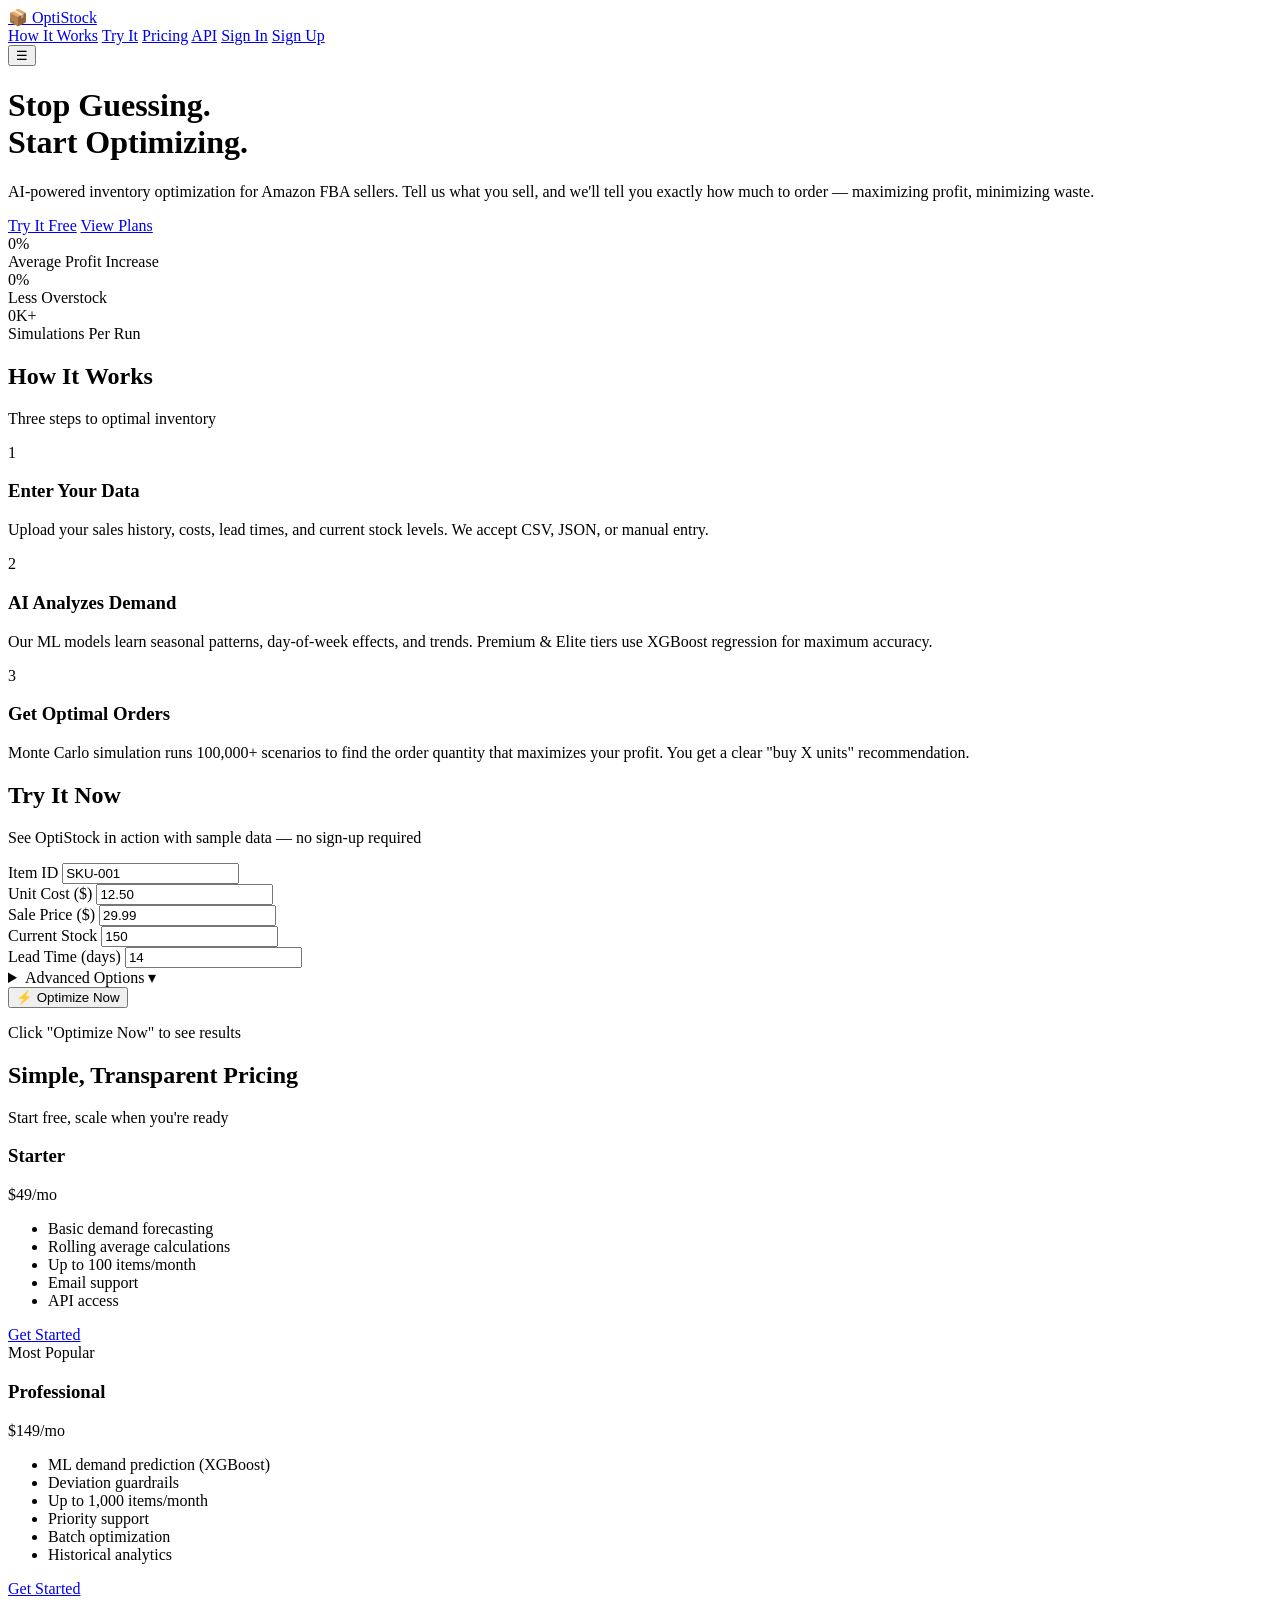
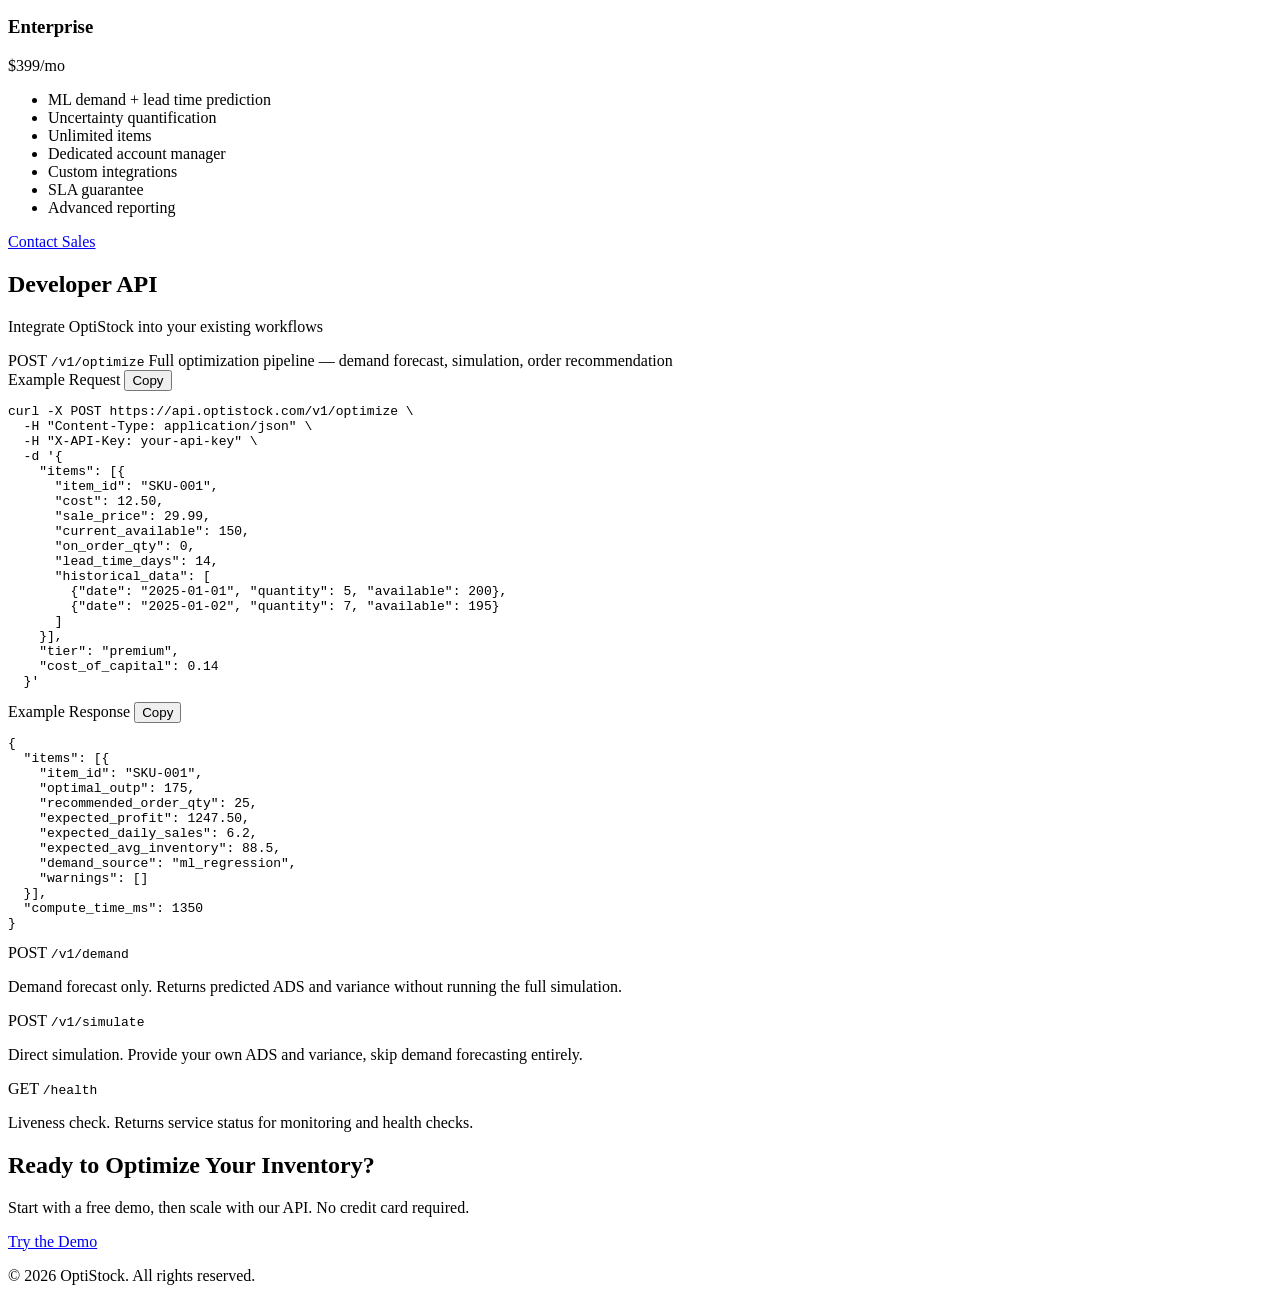
==== commit 5a2607c7: "feat: reorganize demo form with accordion, better mobile layout (partial)" ====
--- a/webui/index.html
+++ b/webui/index.html
@@ -13,7 +13,7 @@
     <nav class="nav">
         <div class="nav-inner">
             <a href="#" class="logo">📦 OptiStock</a>
-            <div class="nav-links">
+            <div class="nav-links" id="nav-links">
                 <a href="#how-it-works">How It Works</a>
                 <a href="#demo">Try It</a>
                 <a href="#pricing">Pricing</a>
@@ -21,7 +21,7 @@
                 <a href="/static/login.html">Sign In</a>
                 <a href="/static/signup.html" class="nav-cta">Sign Up</a>
             </div>
-            <button class="nav-toggle" onclick="document.querySelector('.nav-links').classList.toggle('open')">☰</button>
+            <button class="nav-toggle" id="nav-toggle" aria-label="Toggle navigation" aria-expanded="false">☰</button>
         </div>
     </nav>
 
@@ -36,15 +36,15 @@
             </div>
             <div class="hero-stats">
                 <div class="stat">
-                    <div class="stat-num" data-target="15">0%</div>
+                    <div class="stat-value"><span class="stat-num" data-target="15" data-suffix="%">0%</span></div>
                     <div class="stat-label">Average Profit Increase</div>
                 </div>
                 <div class="stat">
-                    <div class="stat-num" data-target="23">0%</div>
+                    <div class="stat-value"><span class="stat-num" data-target="23" data-suffix="%">0%</span></div>
                     <div class="stat-label">Less Overstock</div>
                 </div>
                 <div class="stat">
-                    <div class="stat-num" data-target="100">0K+</div>
+                    <div class="stat-value"><span class="stat-num" data-target="100" data-suffix="K+">0K+</span></div>
                     <div class="stat-label">Simulations Per Run</div>
                 </div>
             </div>
@@ -83,91 +83,104 @@
             <p class="section-sub">See OptiStock in action with sample data — no sign-up required</p>
             <div class="demo-grid">
                 <div class="demo-form">
+                    <!-- Core fields (always visible) -->
                     <div class="form-row">
-                        <label>Item ID</label>
+                        <label for="demo-item-id">Item ID</label>
                         <input type="text" id="demo-item-id" value="SKU-001">
                     </div>
                     <div class="form-row-2">
                         <div class="form-row">
-                            <label>Unit Cost ($)</label>
+                            <label for="demo-cost">Unit Cost ($)</label>
                             <input type="number" id="demo-cost" value="12.50" step="0.01" min="0">
                         </div>
                         <div class="form-row">
-                            <label>Sale Price ($)</label>
+                            <label for="demo-price">Sale Price ($)</label>
                             <input type="number" id="demo-price" value="29.99" step="0.01" min="0">
                         </div>
                     </div>
                     <div class="form-row">
-                        <label>Net Profit Per Unit ($) — <em>after freight, returns, etc. Leave blank to auto-calc (sale price − unit cost)</em></label>
-                        <input type="number" id="demo-net-profit" value="" step="0.01" placeholder="Auto: 17.49">
-                    </div>
-                    <div class="form-row-2">
-                        <div class="form-row">
-                            <label>Current Stock</label>
-                            <input type="number" id="demo-stock" value="150" min="0">
+                        <label for="demo-stock">Current Stock</label>
+                        <input type="number" id="demo-stock" value="150" min="0">
+                    </div>
+                    <div class="form-row">
+                        <label for="demo-lead-time">Lead Time (days)</label>
+                        <input type="number" id="demo-lead-time" value="14" min="0">
+                    </div>
+
+                    <!-- Advanced fields accordion -->
+                    <details class="form-accordion" id="advanced-fields">
+                        <summary class="accordion-toggle">
+                            <span>Advanced Options</span>
+                            <span class="accordion-icon" aria-hidden="true">▾</span>
+                        </summary>
+                        <div class="accordion-content">
+                            <div class="form-row">
+                                <label for="demo-net-profit">Net Profit Per Unit ($) <em class="field-hint">Leave blank to auto-calc</em></label>
+                                <input type="number" id="demo-net-profit" value="" step="0.01" placeholder="Auto: 17.49">
+                            </div>
+                            <div class="form-row-2">
+                                <div class="form-row">
+                                    <label for="demo-on-order">On Order</label>
+                                    <input type="number" id="demo-on-order" value="0" min="0">
+                                </div>
+                                <div class="form-row">
+                                    <label for="demo-order-freq">Order Frequency (days)</label>
+                                    <input type="number" id="demo-order-freq" value="7" min="1">
+                                </div>
+                            </div>
+                            <fieldset class="form-fieldset">
+                                <legend>Dimensions (units)</legend>
+                                <div class="form-row-3">
+                                    <div class="form-row">
+                                        <label for="demo-length">Length</label>
+                                        <input type="number" id="demo-length" value="1.0" step="0.1" min="0">
+                                    </div>
+                                    <div class="form-row">
+                                        <label for="demo-width">Width</label>
+                                        <input type="number" id="demo-width" value="1.0" step="0.1" min="0">
+                                    </div>
+                                    <div class="form-row">
+                                        <label for="demo-height">Height</label>
+                                        <input type="number" id="demo-height" value="1.0" step="0.1" min="0">
+                                    </div>
+                                </div>
+                            </fieldset>
+                            <div class="form-row-2">
+                                <div class="form-row">
+                                    <label for="demo-back-order">Back Order Qty</label>
+                                    <input type="number" id="demo-back-order" value="0" min="0">
+                                </div>
+                                <div class="form-row">
+                                    <label for="demo-coc">Cost of Capital (%)</label>
+                                    <input type="number" id="demo-coc" value="5" step="0.5" min="0" max="100">
+                                </div>
+                            </div>
+                            <div class="form-row-2">
+                                <div class="form-row">
+                                    <label for="demo-payment-terms">Payment Terms (days)</label>
+                                    <input type="number" id="demo-payment-terms" value="30" min="0">
+                                </div>
+                                <div class="form-row">
+                                    <label for="demo-sales-terms">Sales Terms (days)</label>
+                                    <input type="number" id="demo-sales-terms" value="30" min="0">
+                                </div>
+                            </div>
+                            <div class="form-row">
+                                <label for="demo-historical">Historical Daily Sales <em class="field-hint">(comma-separated)</em></label>
+                                <textarea id="demo-historical" rows="4">5, 7, 3, 8, 6, 4, 9, 7, 5, 6, 8, 3, 7, 5, 4, 6, 8, 7, 5, 9, 6, 4, 7, 5, 8, 6, 3, 7, 5, 4, 6, 8, 7, 5, 9, 6, 4, 7, 5, 8, 6, 3, 7, 5, 4, 6, 8, 7, 5, 9, 6, 4, 7, 5, 8, 6, 3, 7, 5, 4, 6, 8, 7, 5, 9, 6, 4, 7, 5, 8, 6, 3, 7, 5, 4, 6, 8, 7, 5, 9, 6, 4, 7, 5, 8, 6, 3, 7, 5, 4</textarea>
+                            </div>
+                            <div class="form-row">
+                                <label for="demo-tier">Tier</label>
+                                <select id="demo-tier">
+                                    <option value="basic" selected>Basic (Rolling Averages)</option>
+                                    <option value="premium">Premium (ML + XGBoost)</option>
+                                    <option value="elite">Elite (ML Demand + ML Lead Time)</option>
+                                </select>
+                            </div>
                         </div>
-                        <div class="form-row">
-                            <label>On Order</label>
-                            <input type="number" id="demo-on-order" value="0" min="0">
-                        </div>
-                    </div>
-                    <div class="form-row-2">
-                        <div class="form-row">
-                            <label>Lead Time (days)</label>
-                            <input type="number" id="demo-lead-time" value="14" min="0">
-                        </div>
-                        <div class="form-row">
-                            <label>Order Frequency (days)</label>
-                            <input type="number" id="demo-order-freq" value="7" min="1">
-                        </div>
-                    </div>
-                    <div class="form-row-3">
-                        <div class="form-row">
-                            <label>Length (units)</label>
-                            <input type="number" id="demo-length" value="1.0" step="0.1" min="0">
-                        </div>
-                        <div class="form-row">
-                            <label>Width (units)</label>
-                            <input type="number" id="demo-width" value="1.0" step="0.1" min="0">
-                        </div>
-                        <div class="form-row">
-                            <label>Height (units)</label>
-                            <input type="number" id="demo-height" value="1.0" step="0.1" min="0">
-                        </div>
-                    </div>
-                    <div class="form-row-2">
-                        <div class="form-row">
-                            <label>Back Order Qty</label>
-                            <input type="number" id="demo-back-order" value="0" min="0">
-                        </div>
-                        <div class="form-row">
-                            <label>Cost of Capital (%)</label>
-                            <input type="number" id="demo-coc" value="5" step="0.5" min="0" max="100">
-                        </div>
-                    </div>
-                    <div class="form-row-2">
-                        <div class="form-row">
-                            <label>Payment Terms (days)</label>
-                            <input type="number" id="demo-payment-terms" value="30" min="0">
-                        </div>
-                        <div class="form-row">
-                            <label>Sales Terms (days)</label>
-                            <input type="number" id="demo-sales-terms" value="30" min="0">
-                        </div>
-                    </div>
-                    <div class="form-row">
-                        <label>Historical Daily Sales (comma-separated numbers)</label>
-                        <textarea id="demo-historical" rows="4">5, 7, 3, 8, 6, 4, 9, 7, 5, 6, 8, 3, 7, 5, 4, 6, 8, 7, 5, 9, 6, 4, 7, 5, 8, 6, 3, 7, 5, 4, 6, 8, 7, 5, 9, 6, 4, 7, 5, 8, 6, 3, 7, 5, 4, 6, 8, 7, 5, 9, 6, 4, 7, 5, 8, 6, 3, 7, 5, 4, 6, 8, 7, 5, 9, 6, 4, 7, 5, 8, 6, 3, 7, 5, 4, 6, 8, 7, 5, 9, 6, 4, 7, 5, 8, 6, 3, 7, 5, 4</textarea>
-                    </div>
-                    <div class="form-row">
-                        <label>Tier</label>
-                        <select id="demo-tier">
-                            <option value="basic" selected>Basic (Rolling Averages)</option>
-                            <option value="premium">Premium (ML + XGBoost)</option>
-                            <option value="elite">Elite (ML Demand + ML Lead Time)</option>
-                        </select>
-                    </div>
-                    <button id="demo-btn" class="btn btn-primary btn-full" onclick="runDemo()">Optimize Now</button>
+                    </details>
+
+                    <button id="demo-btn" class="btn btn-primary btn-full" onclick="runDemo()">⚡ Optimize Now</button>
                 </div>
 
                 <div class="demo-results" id="demo-results">
